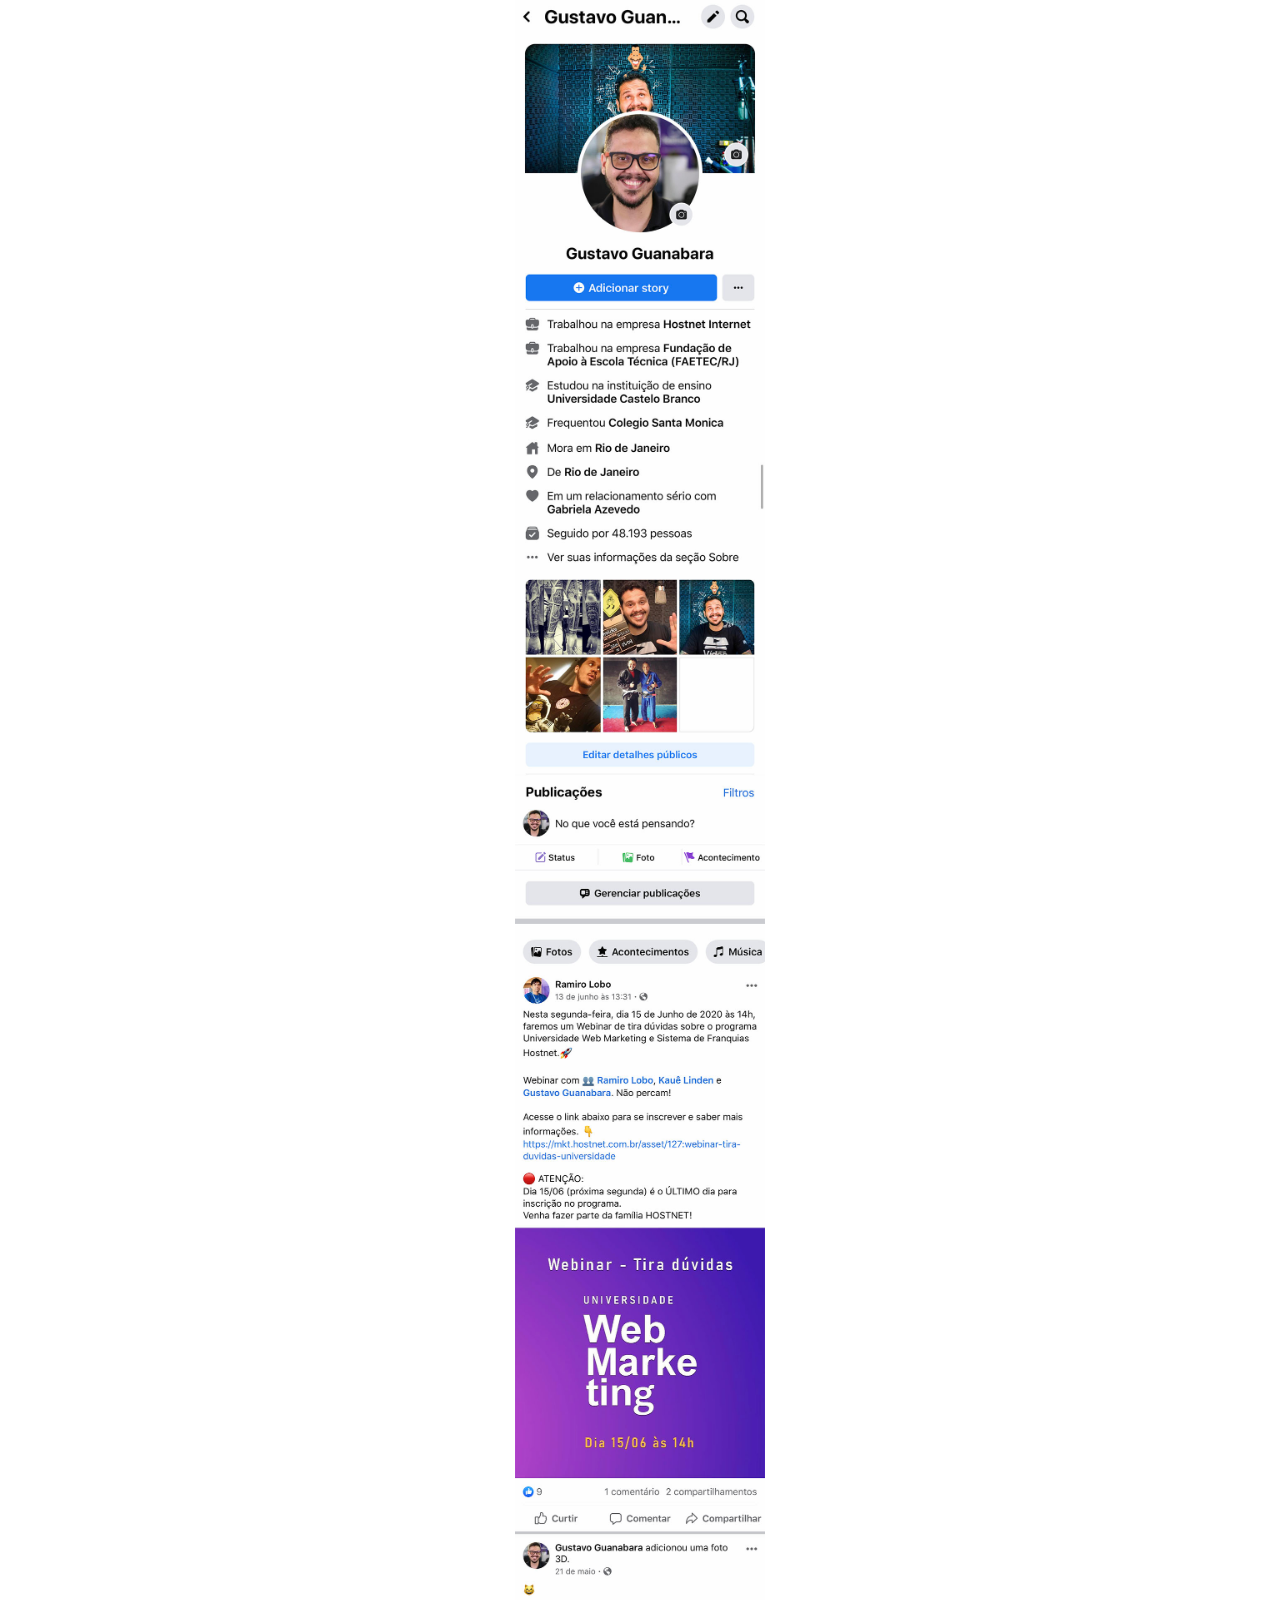
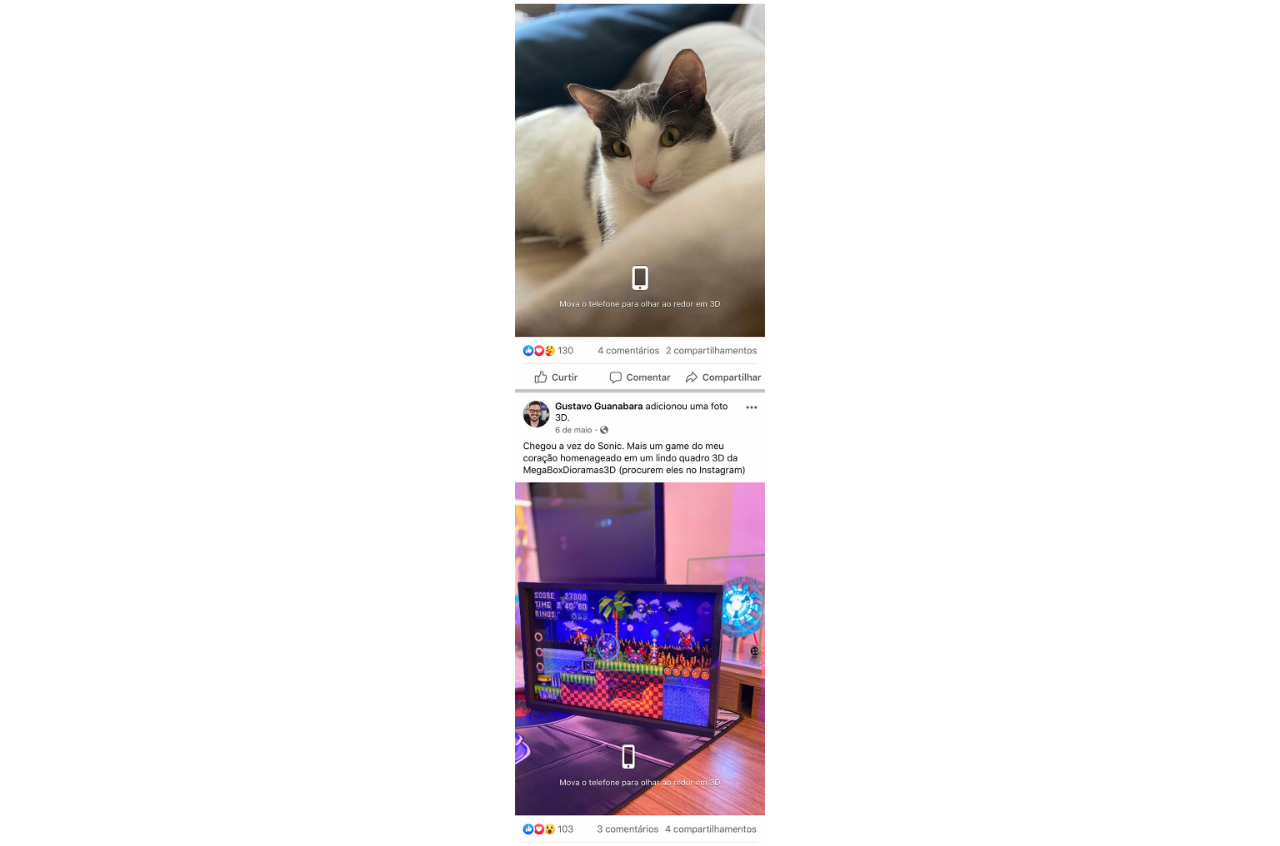
==== facebook.html @ c487e5e9 "criei as telas" ====
<!DOCTYPE html>
<html lang="pt-br">
<head>
    <meta charset="UTF-8">
    <meta name="viewport" content="width=device-width, initial-scale=1.0">
    <title>Document</title>
    <style>
        body{
            width: 600px;
            height: 2430px;
            background-image: url(imagens/tela-facebook.jpg);
            background-repeat: no-repeat;
            background-size: contain;
            background-position: top center;
            overflow-y: auto;
            overflow-x: hidden;
        }
    </style>
</head>
<body>
    
</body>
</html>
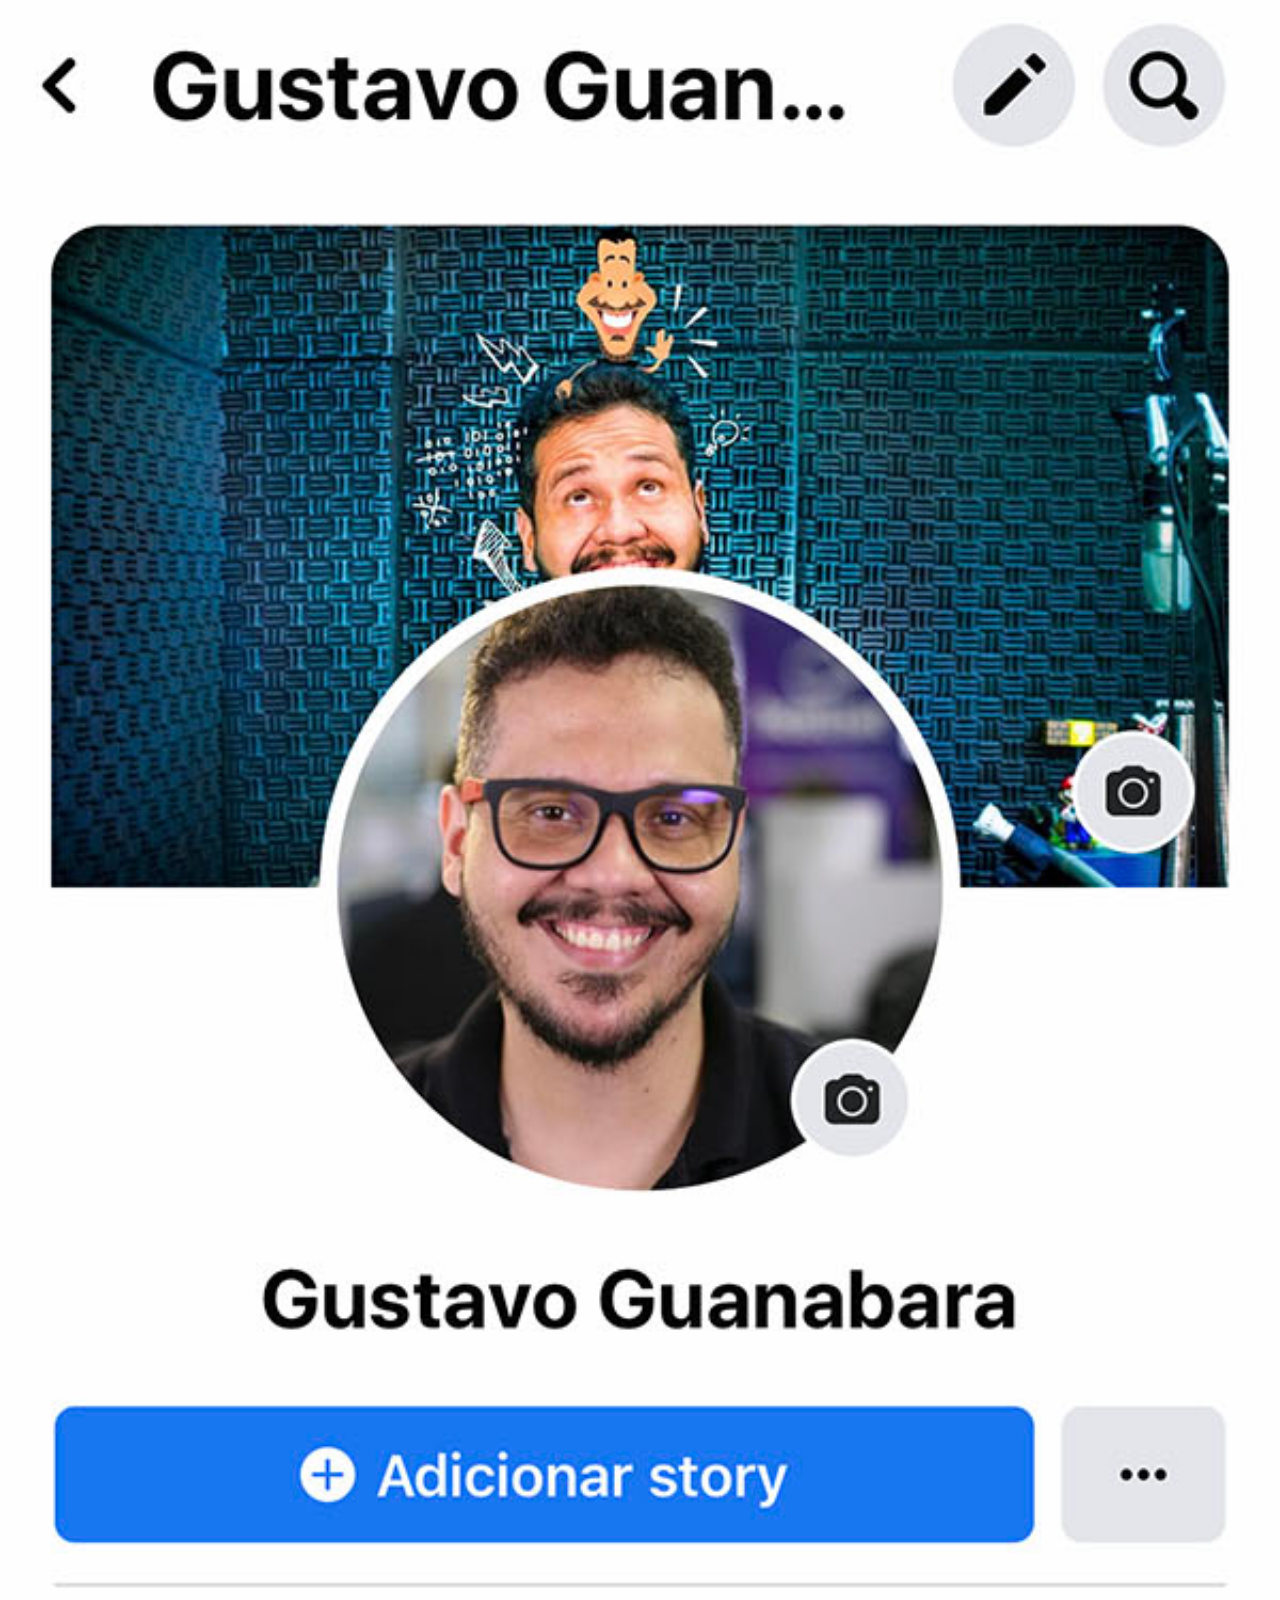
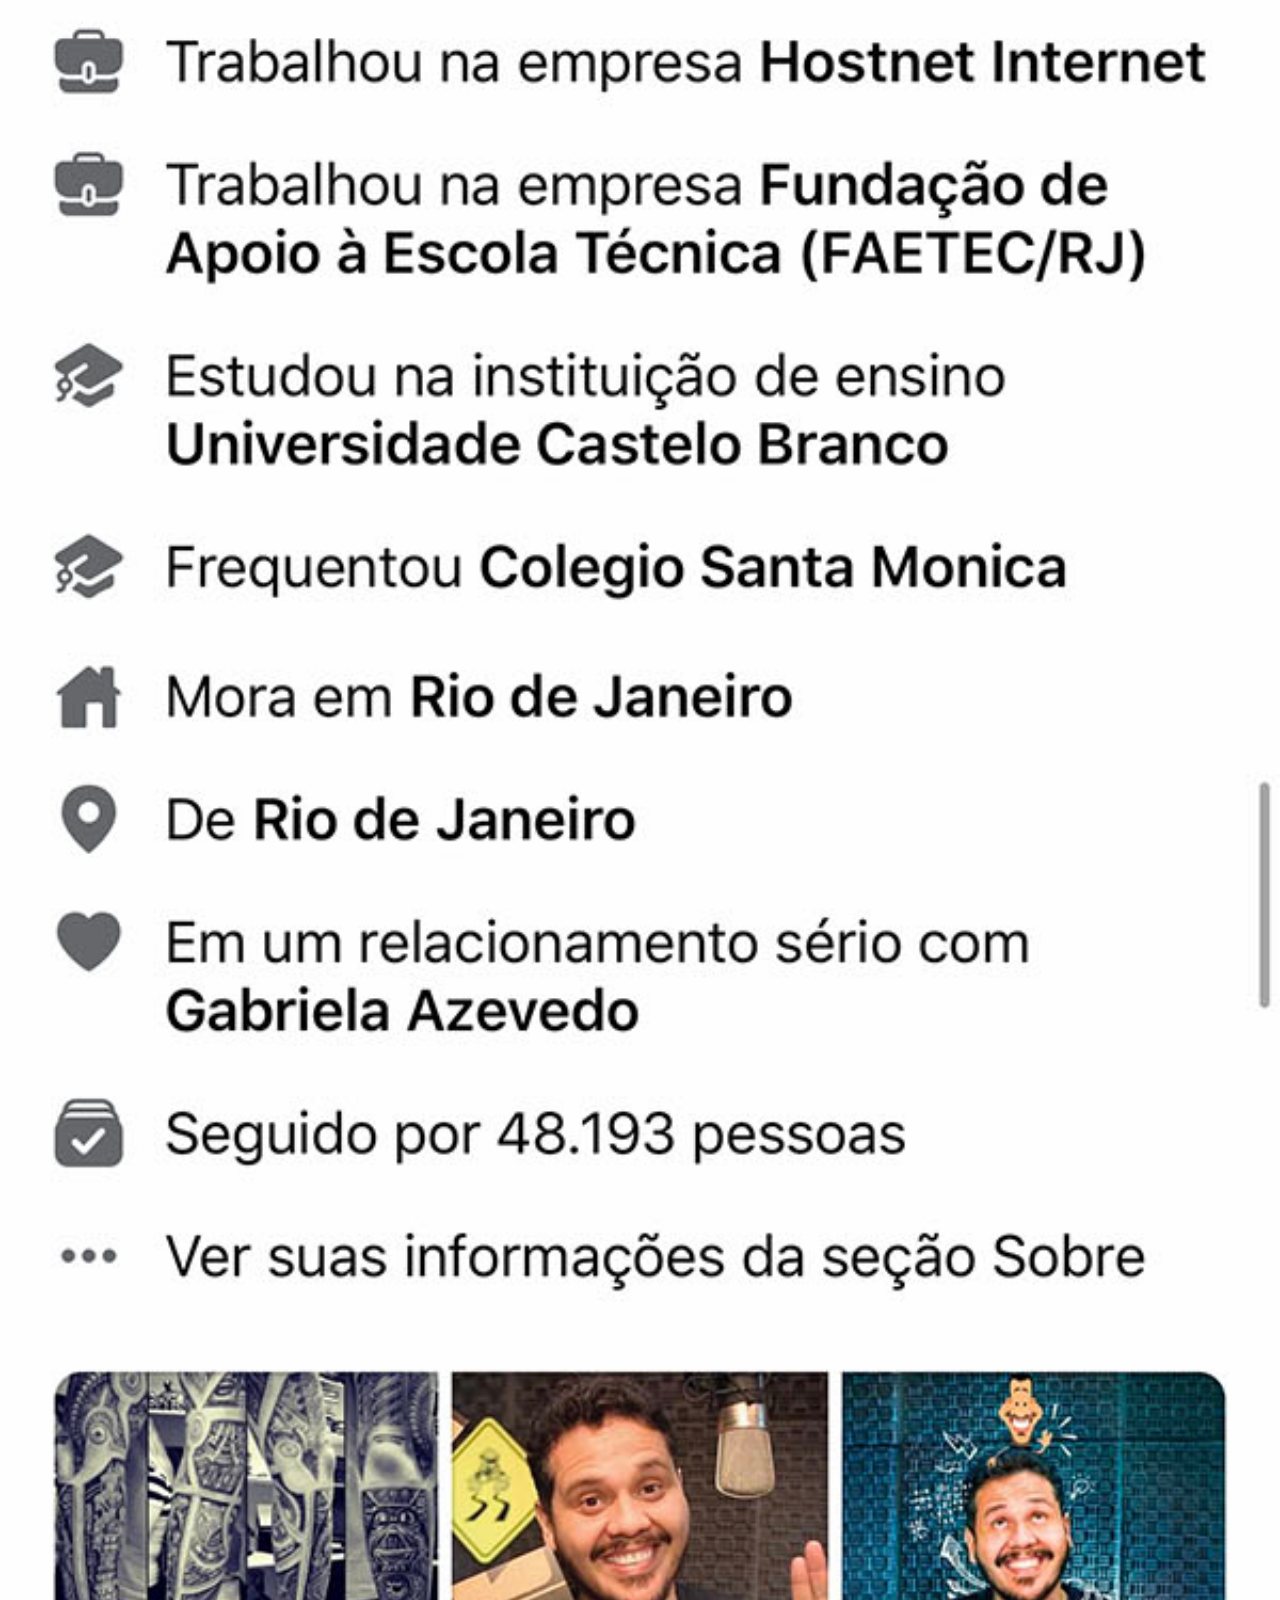
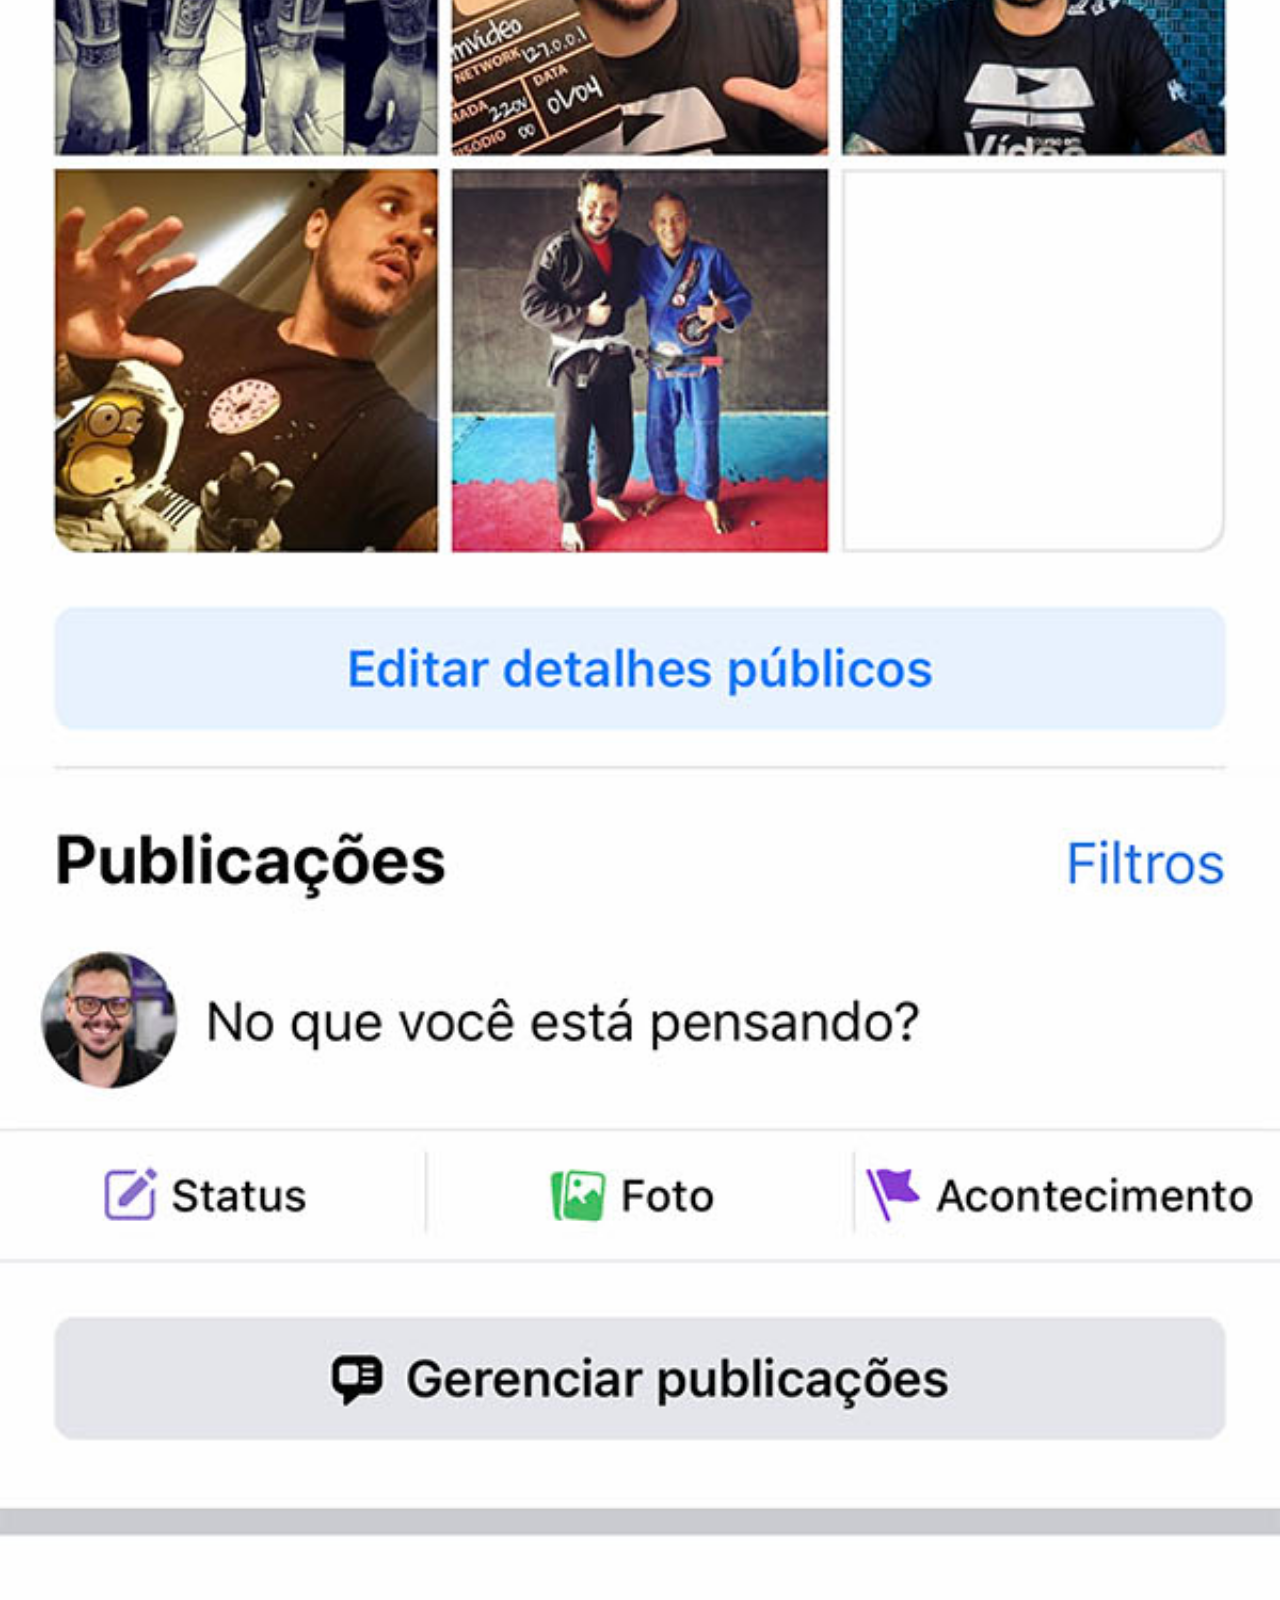
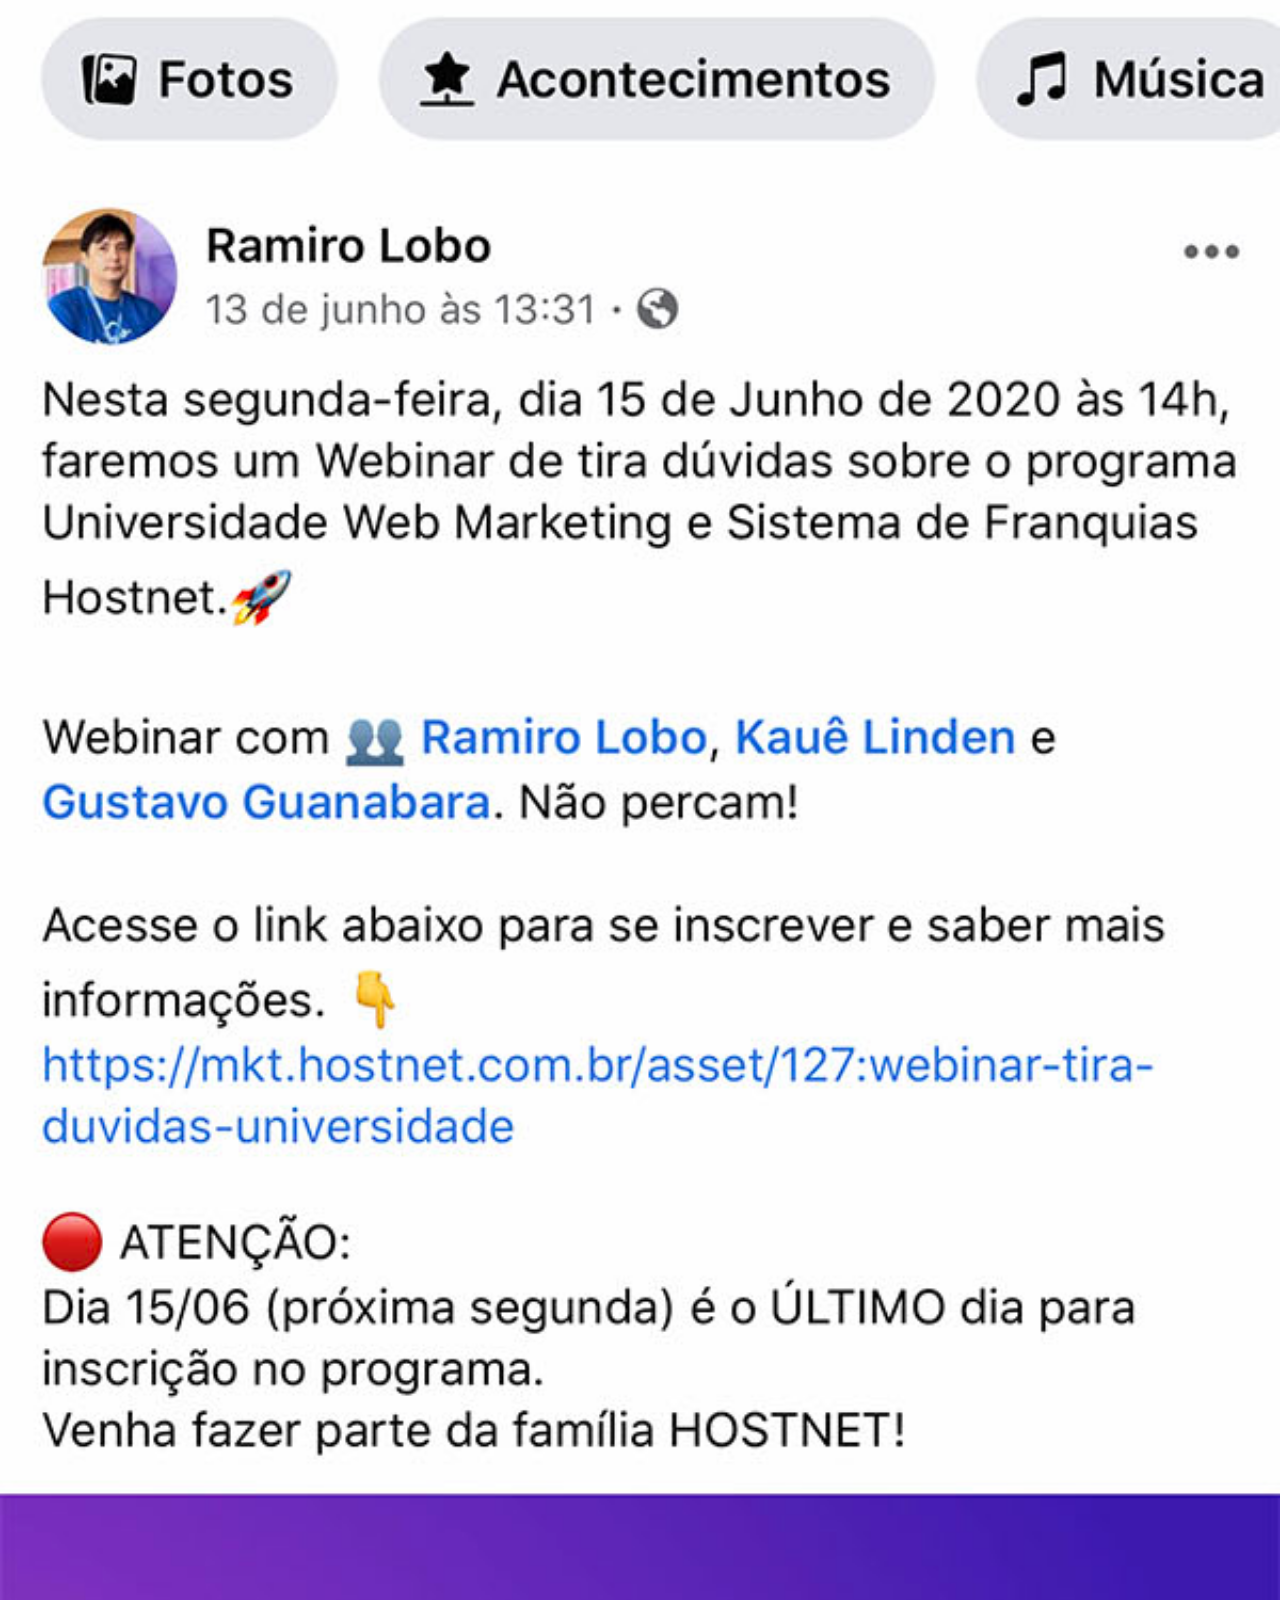
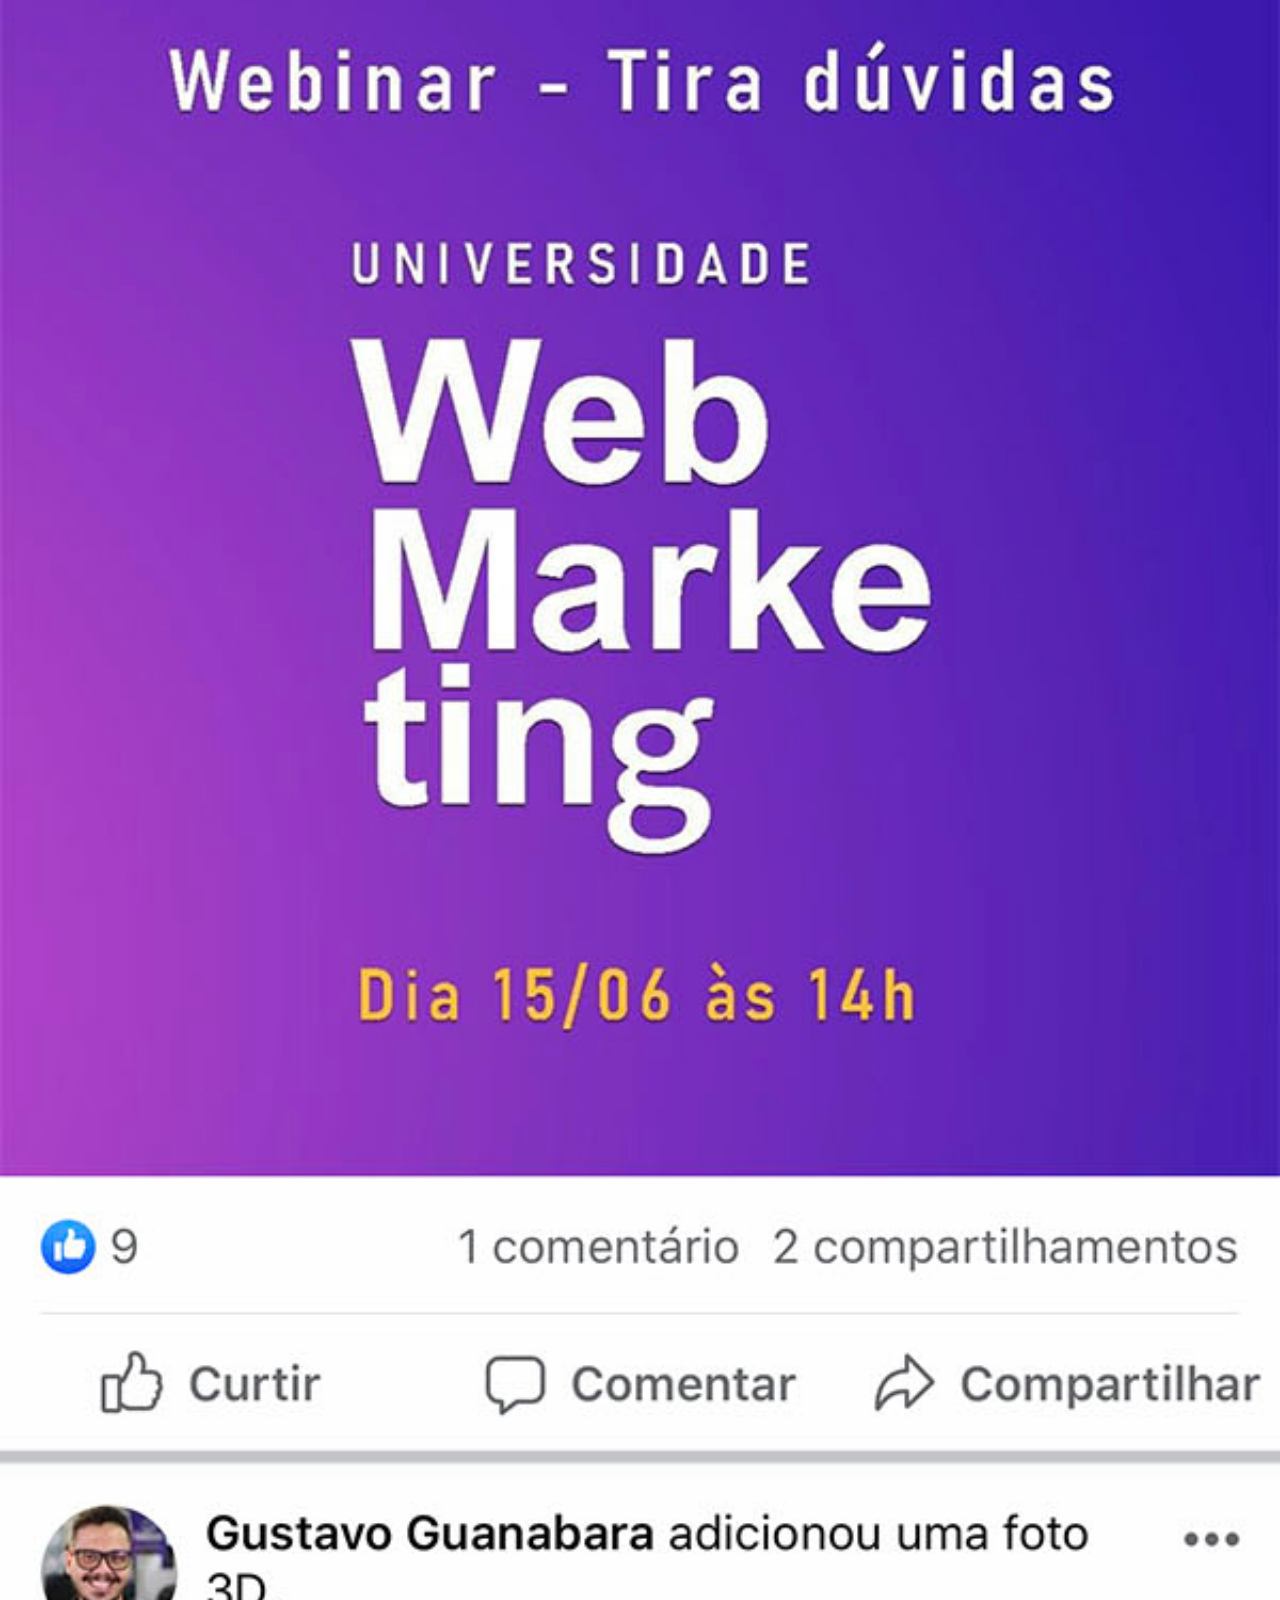
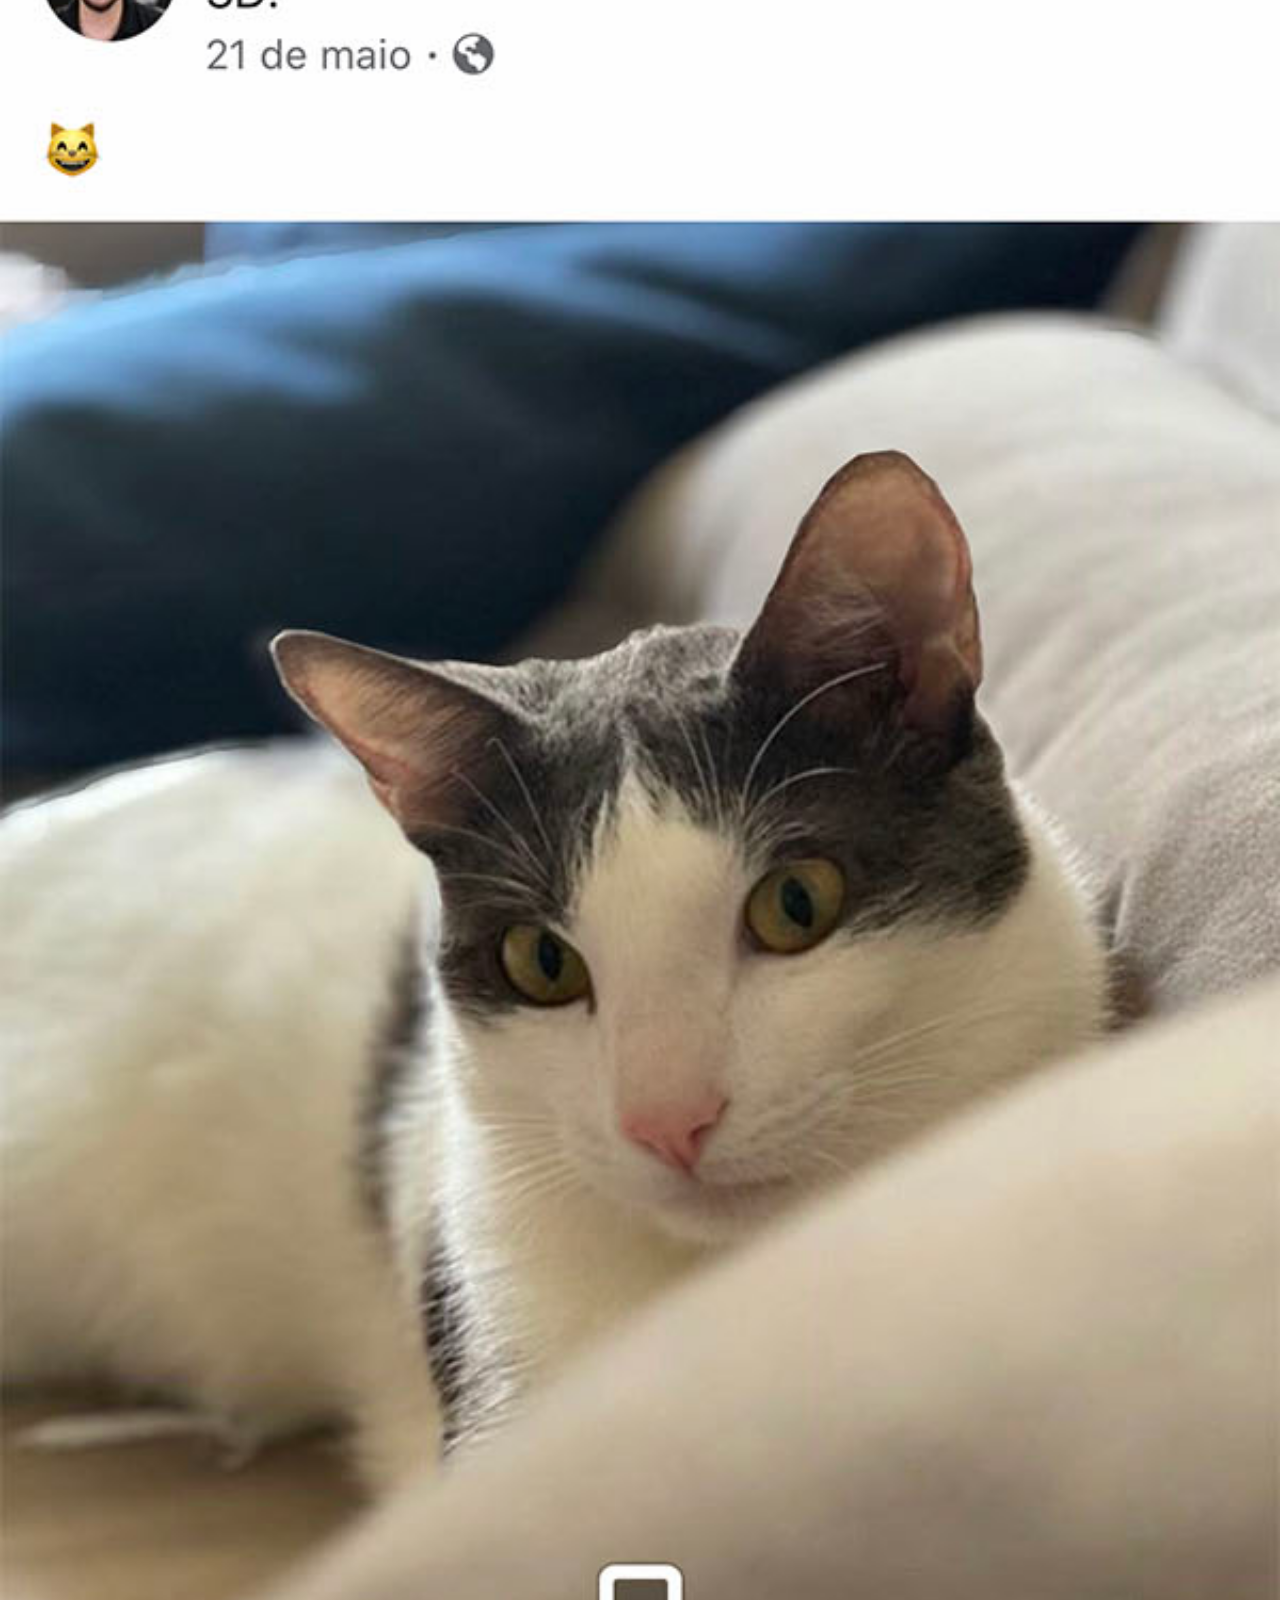
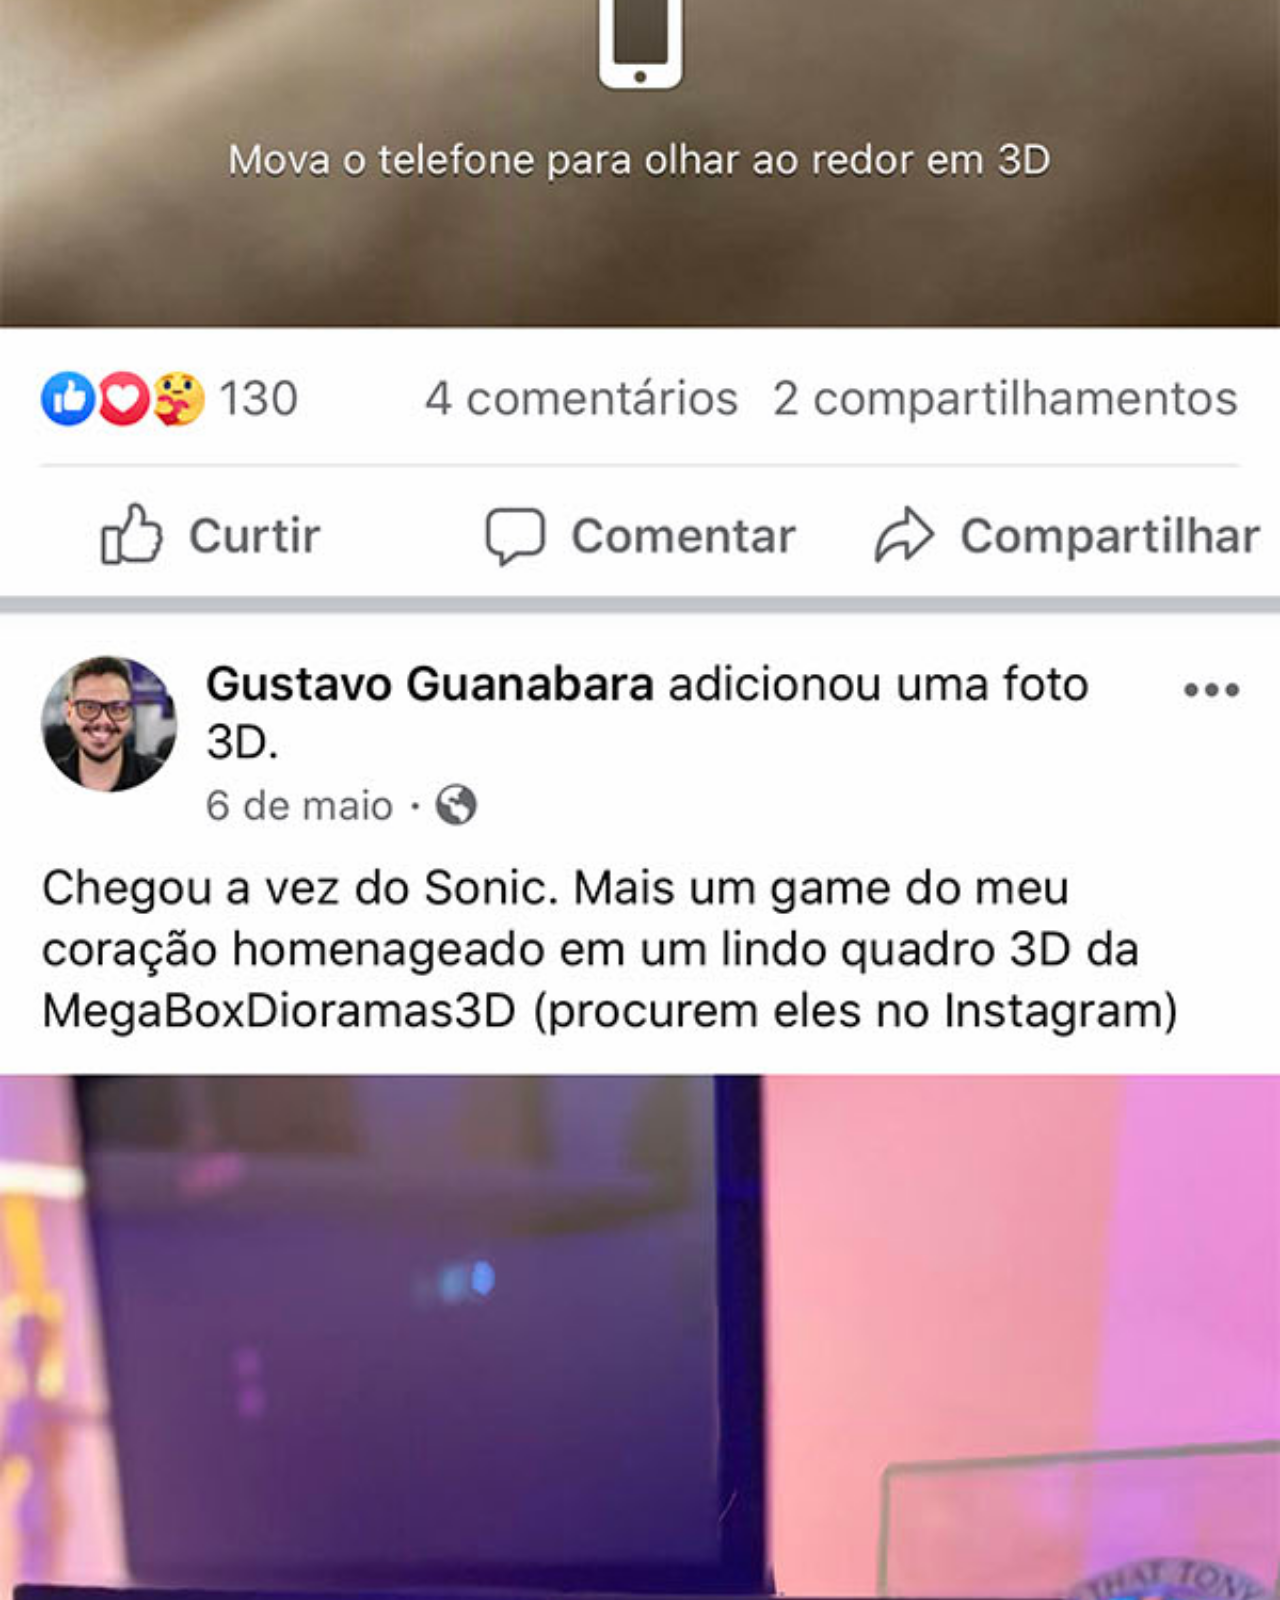
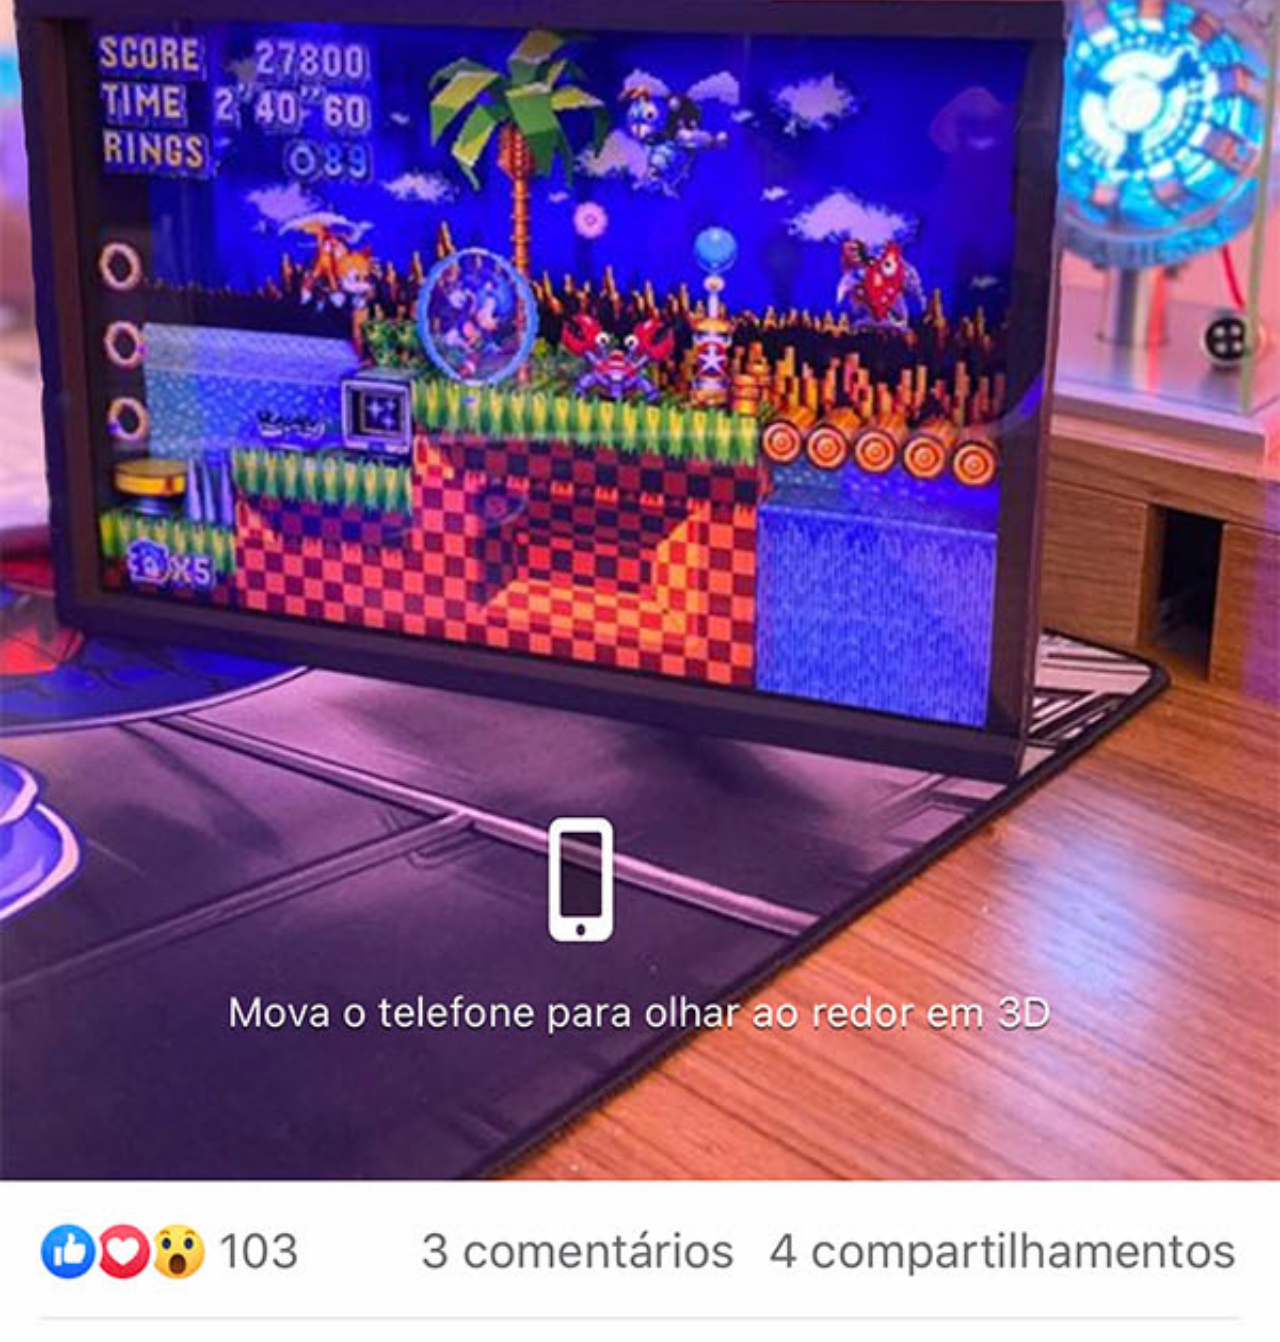
==== commit bb938c58: "testes" ====
--- a/facebook.html
+++ b/facebook.html
@@ -5,19 +5,16 @@
     <meta name="viewport" content="width=device-width, initial-scale=1.0">
     <title>Document</title>
     <style>
-        body{
-            width: 600px;
-            height: 2430px;
-            background-image: url(imagens/tela-facebook.jpg);
-            background-repeat: no-repeat;
-            background-size: contain;
-            background-position: top center;
-            overflow-y: auto;
-            overflow-x: hidden;
+        *{
+            margin: 0px;
+            border: 0px;
+        }
+        img{
+            width: 100vw;
         }
     </style>
 </head>
 <body>
-    
+    <img src="imagens/tela-facebook.jpg" alt="tela-facebook">
 </body>
 </html>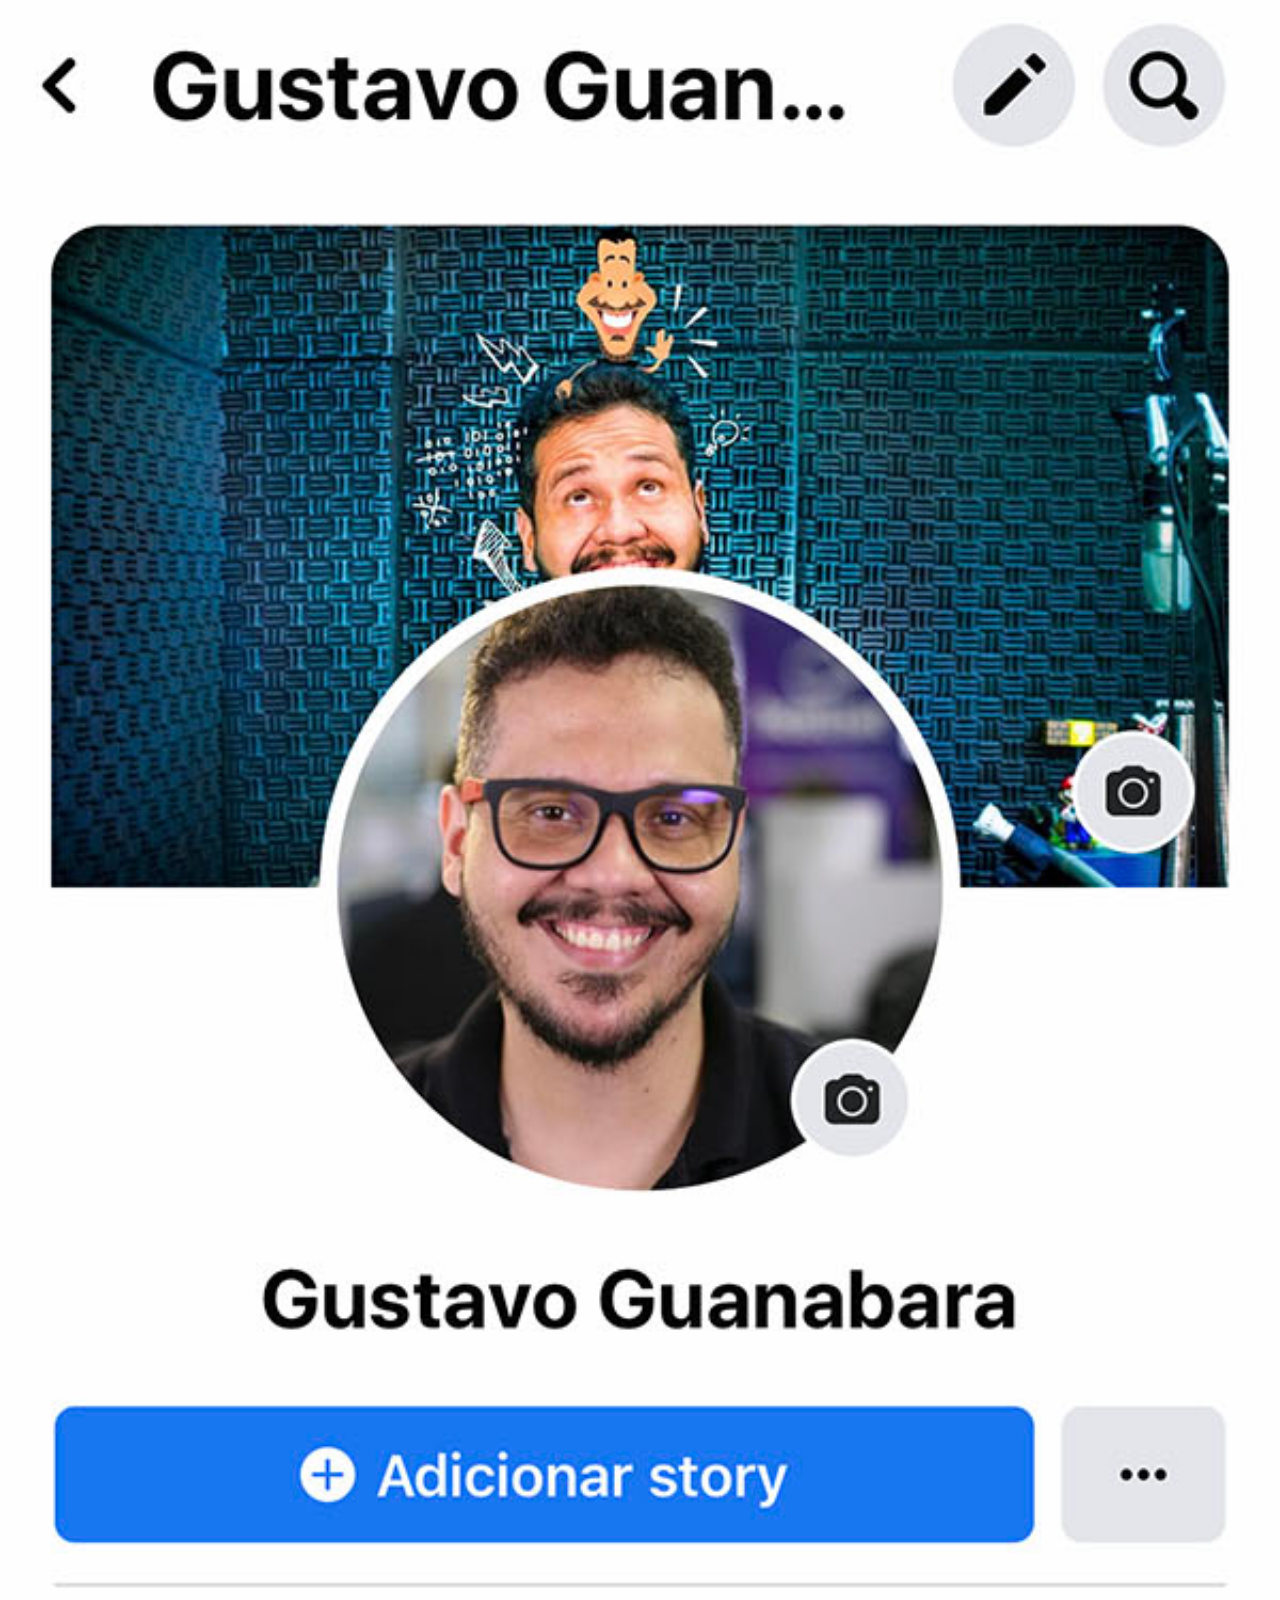
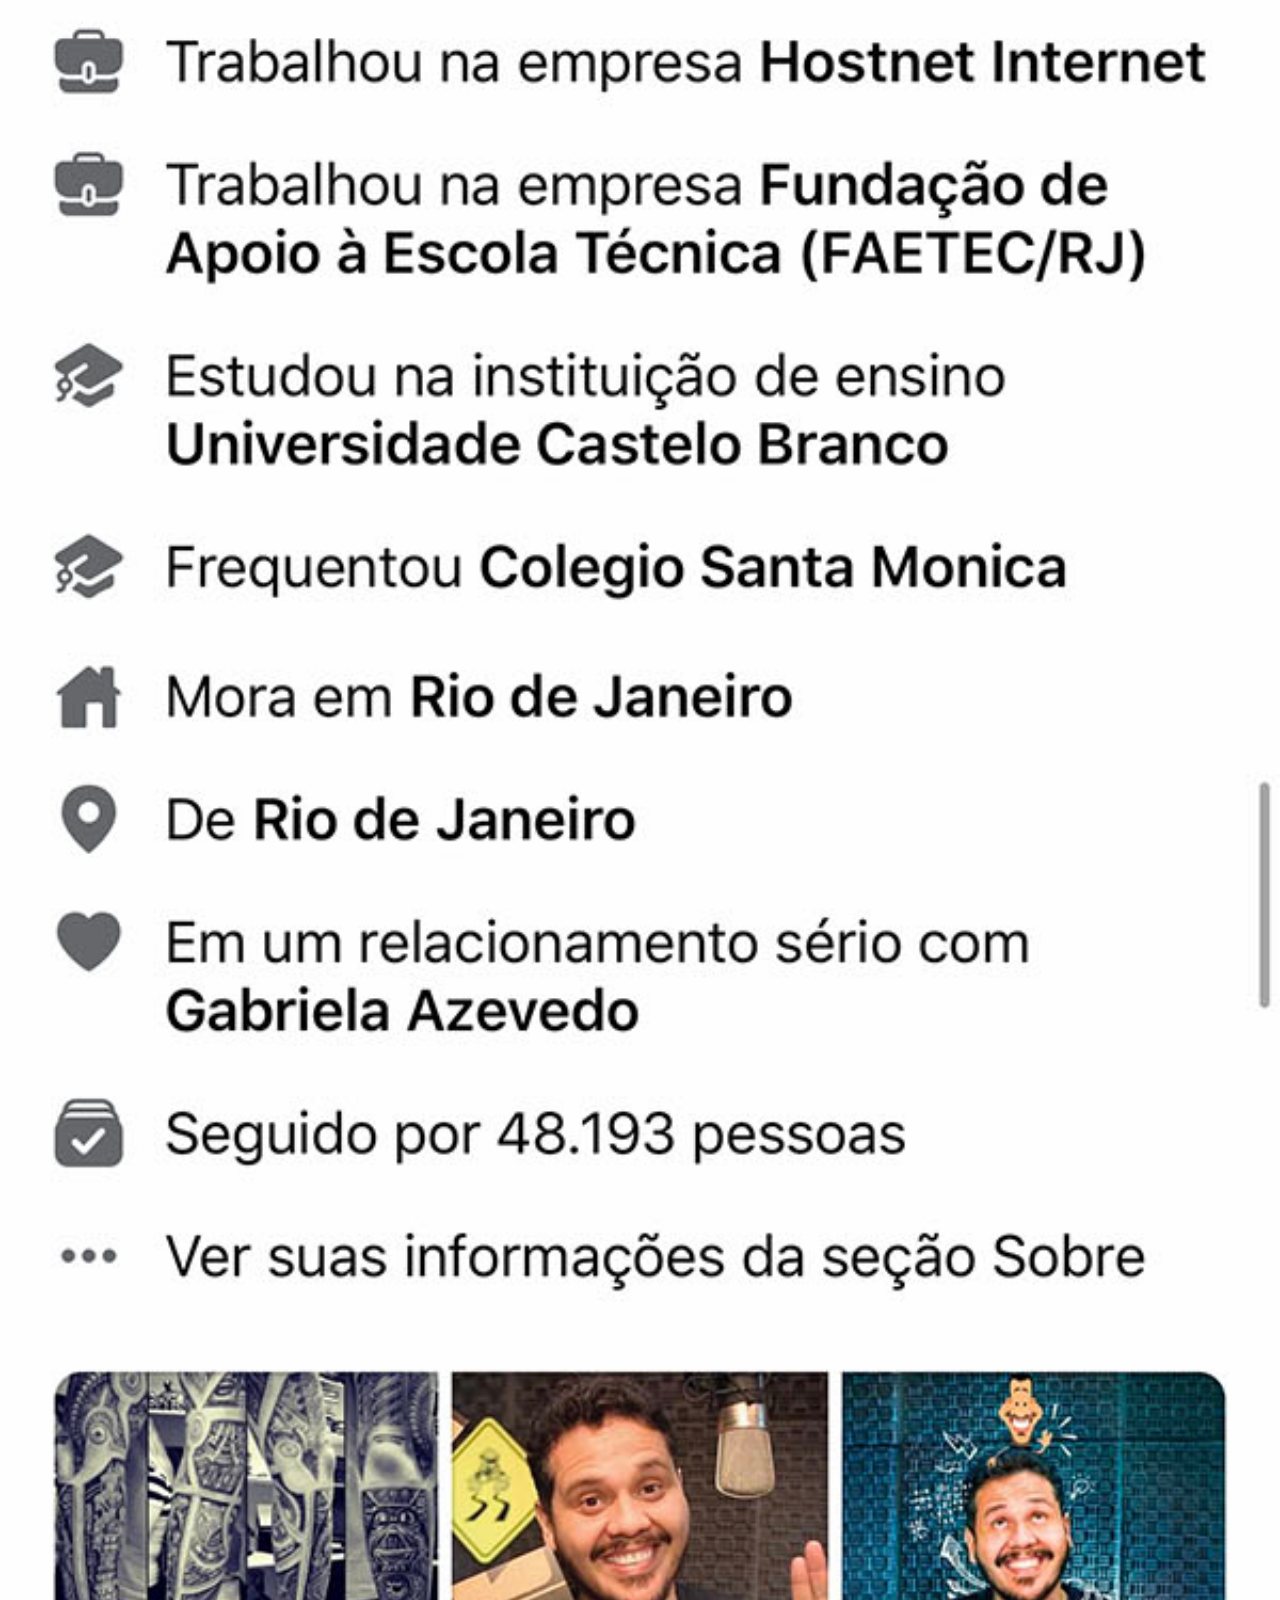
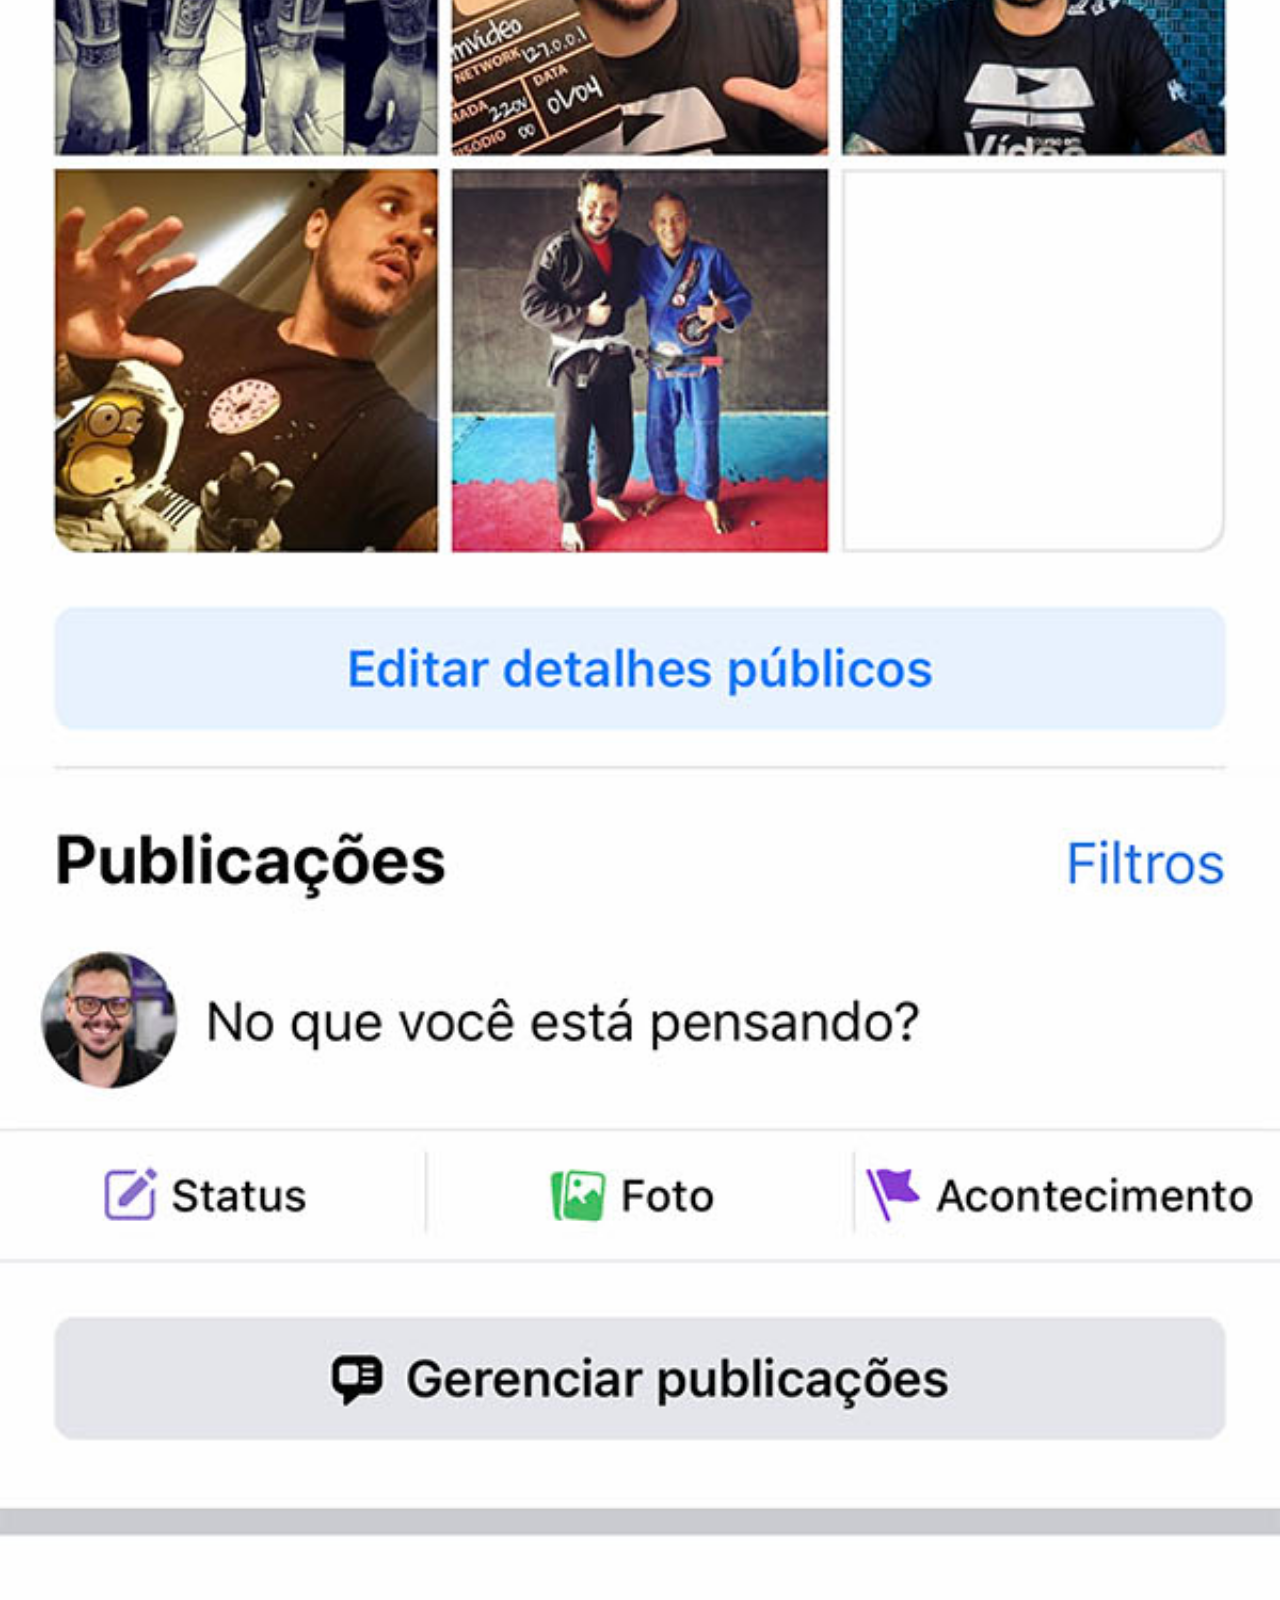
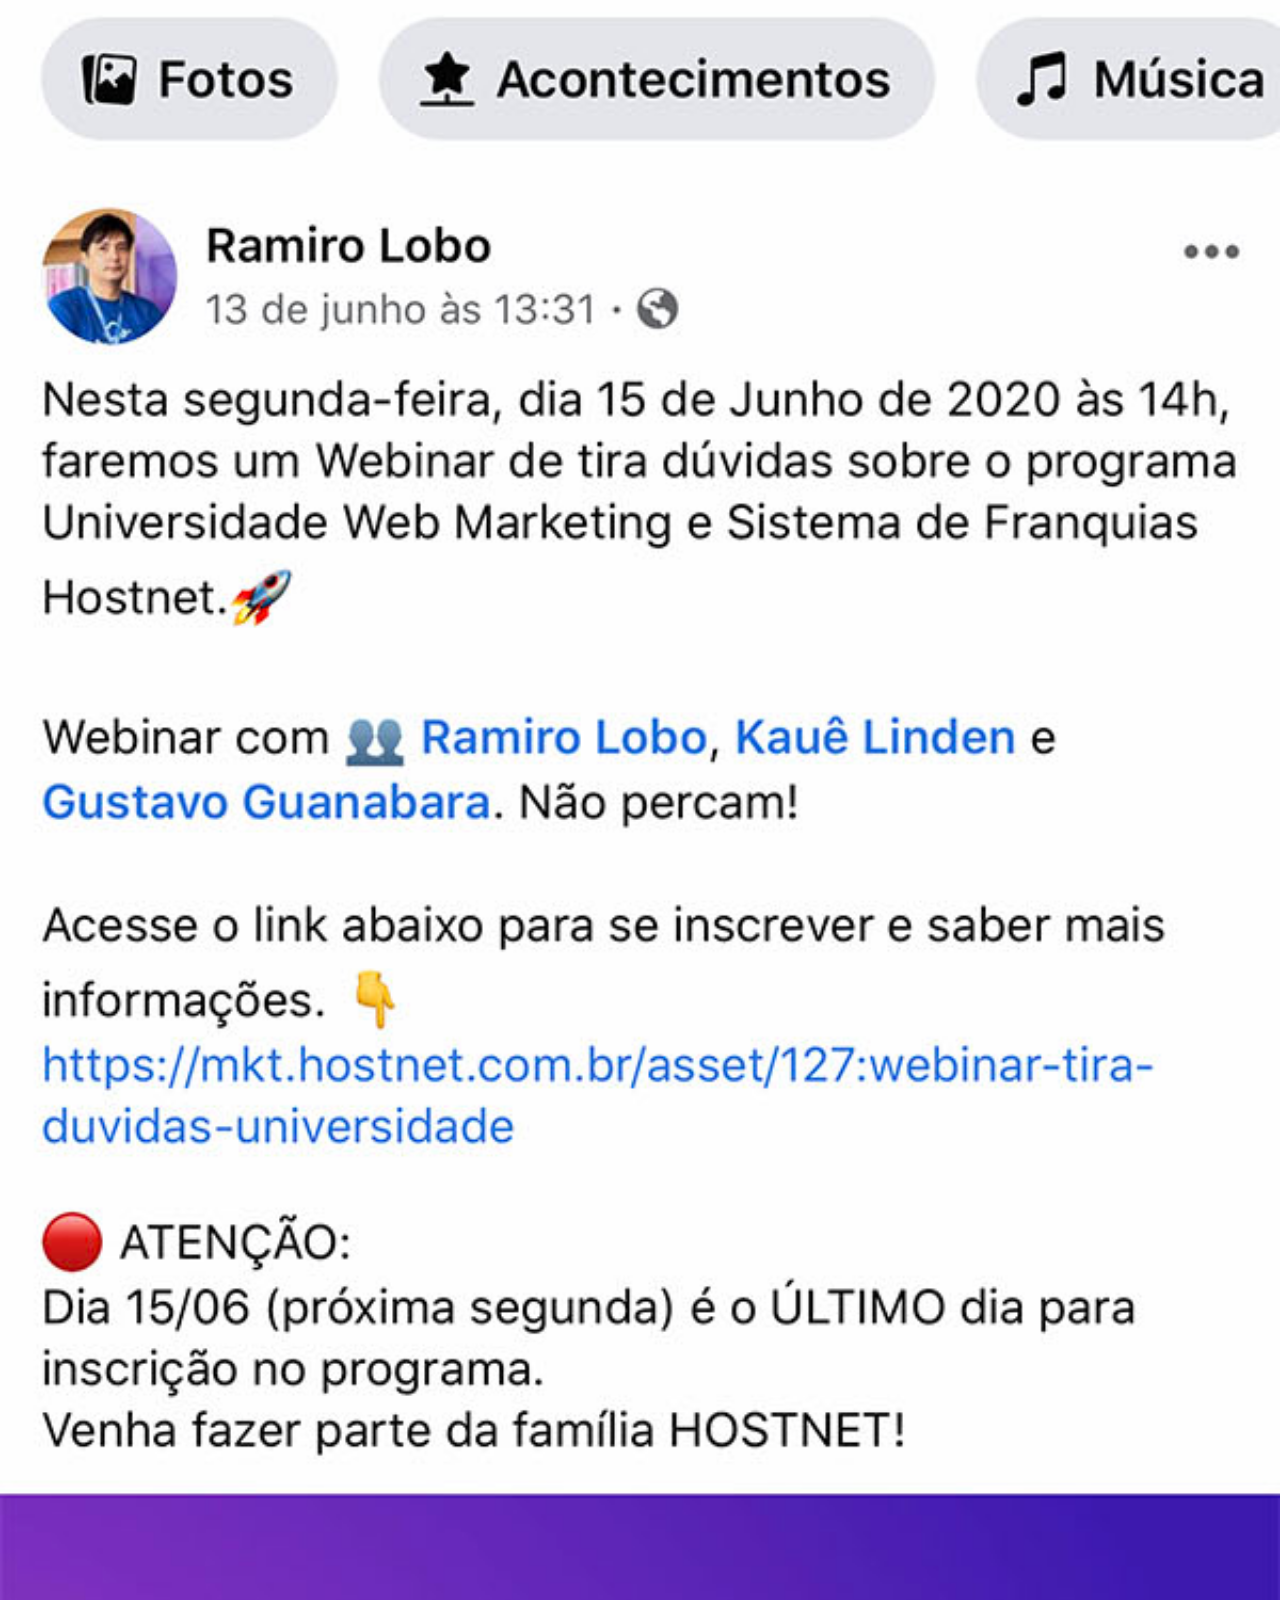
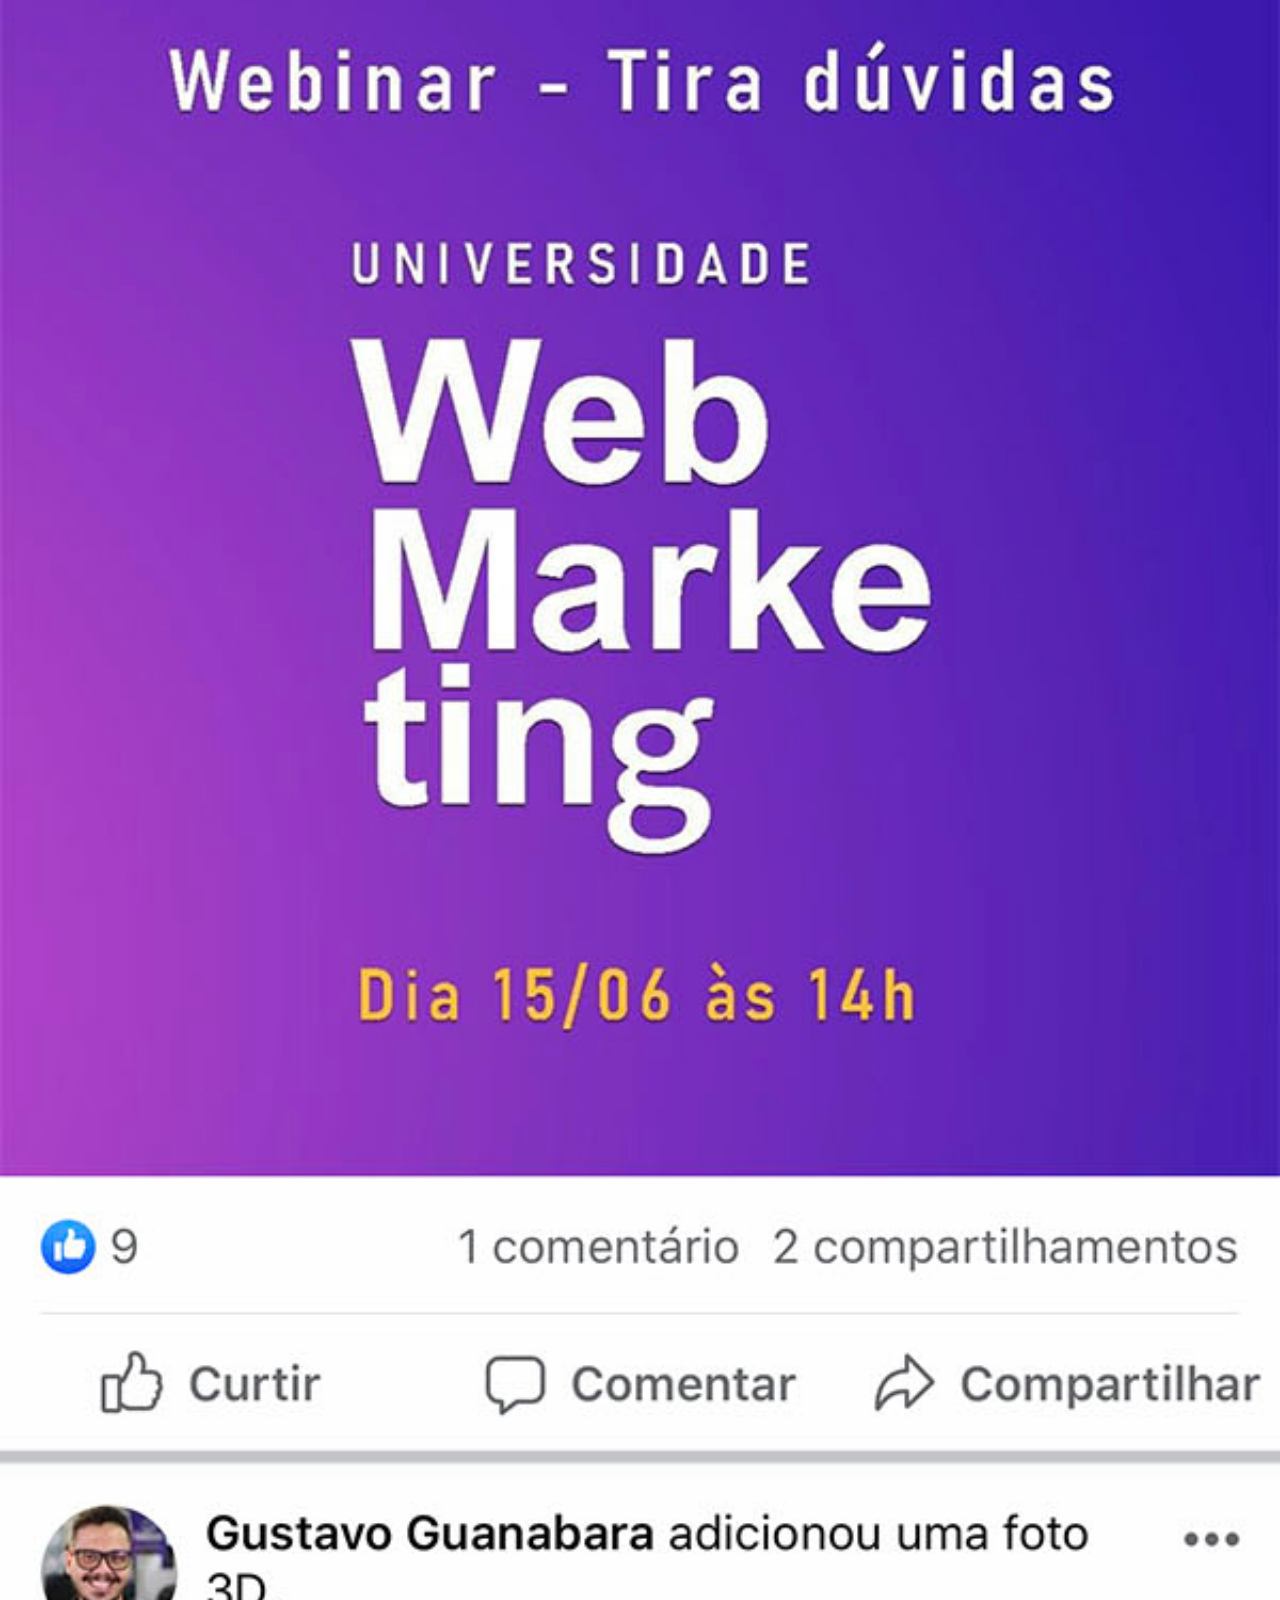
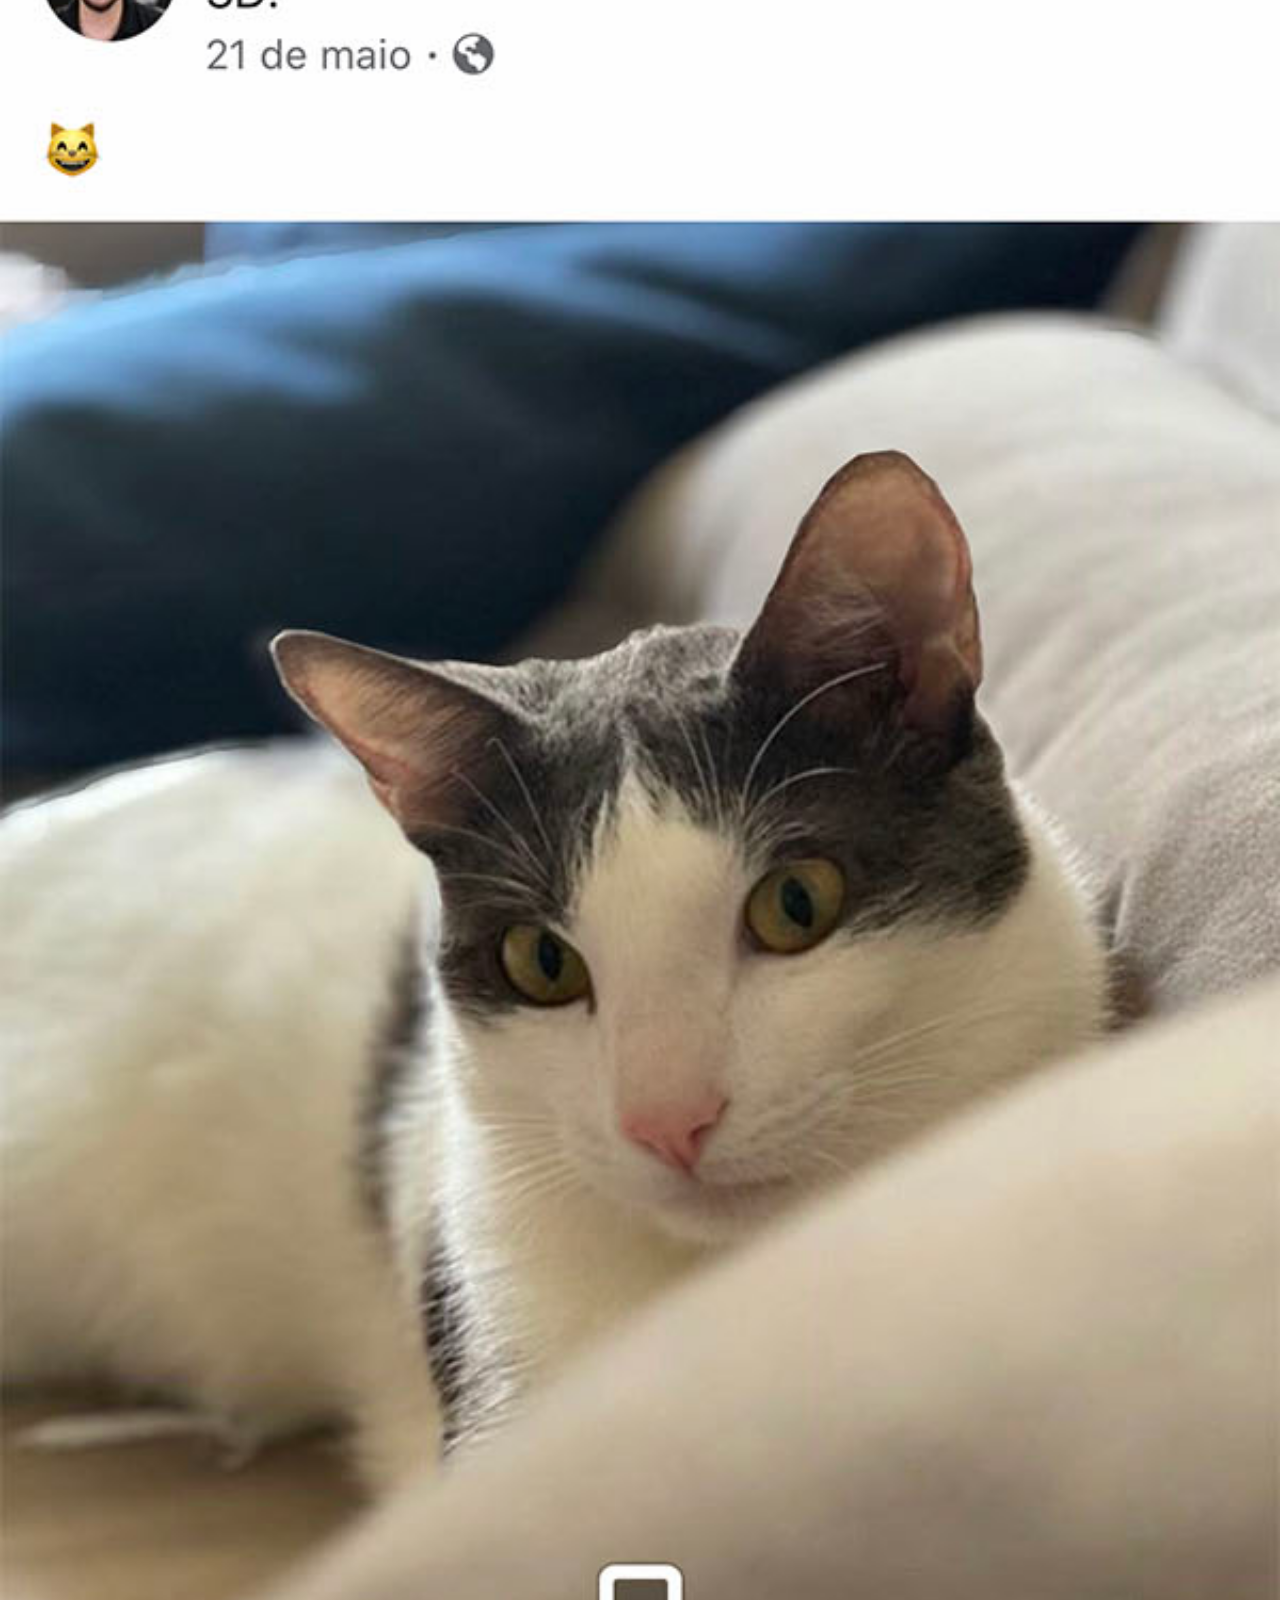
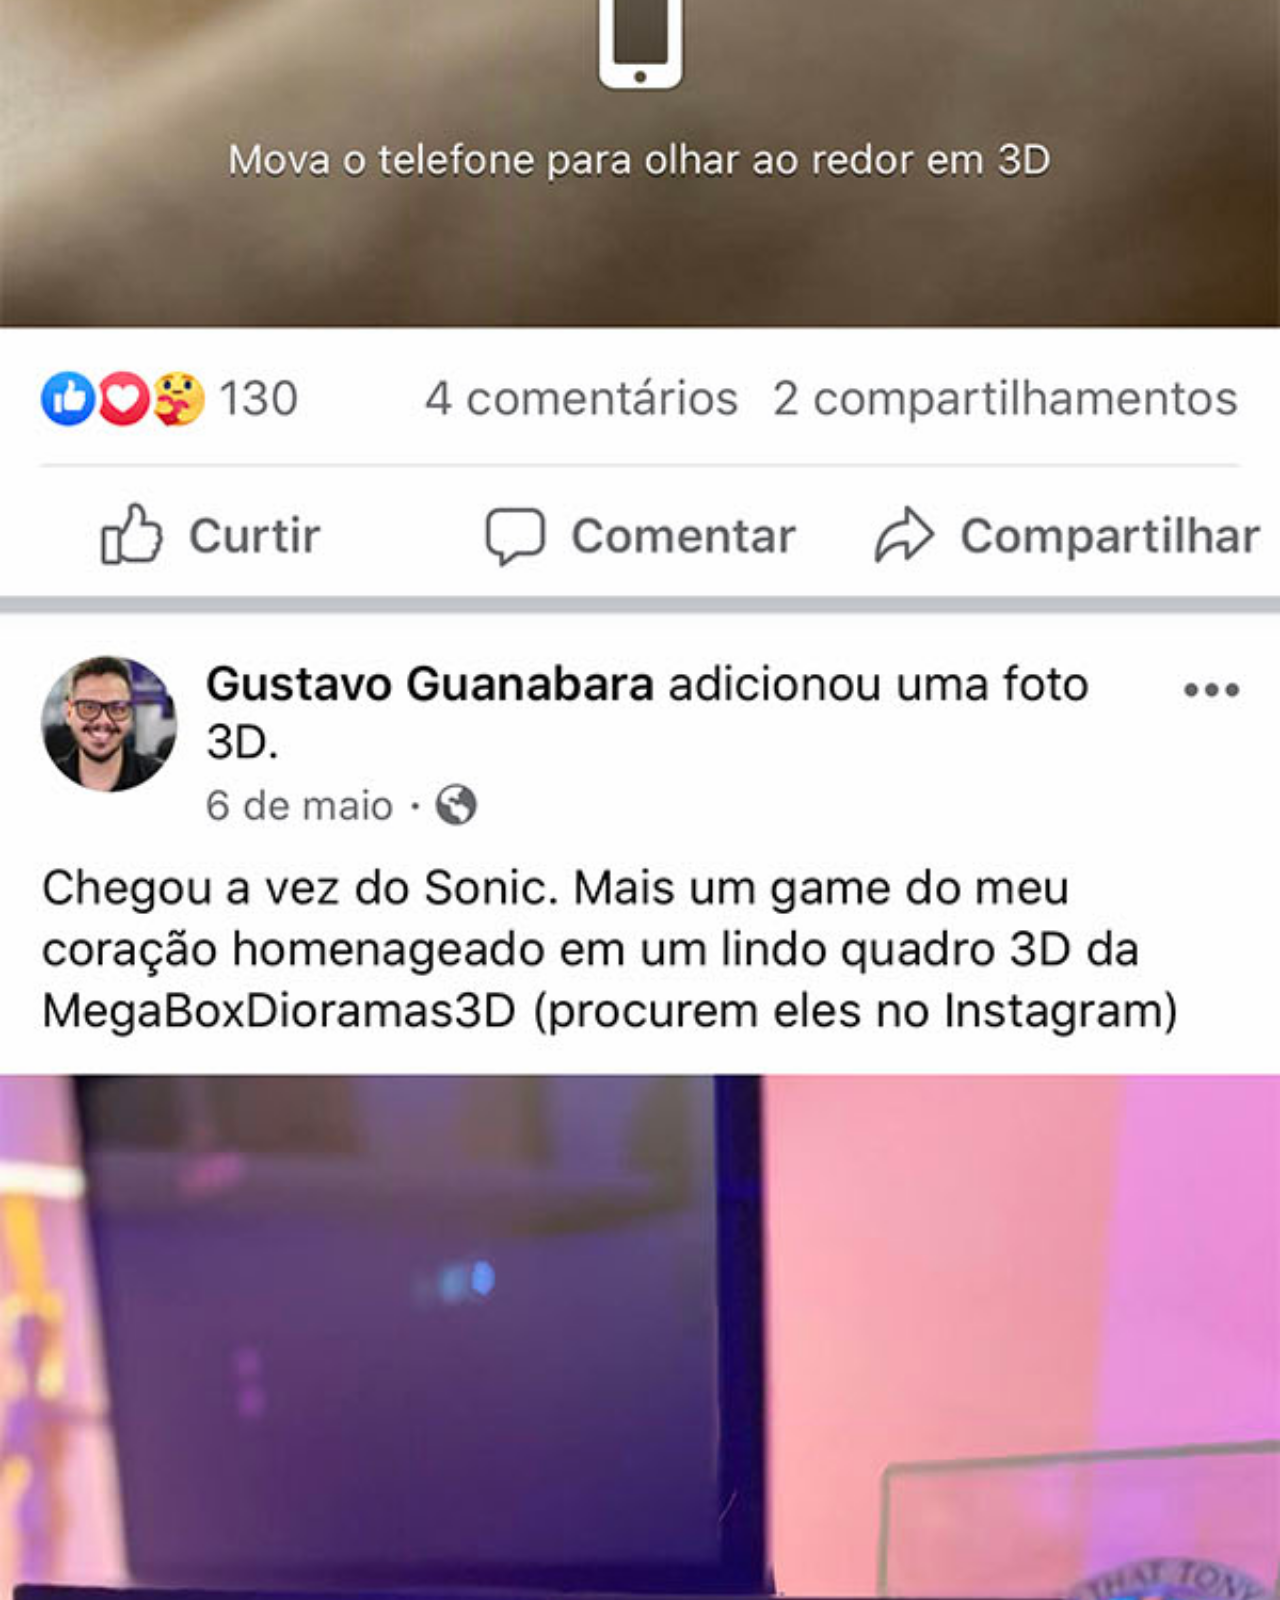
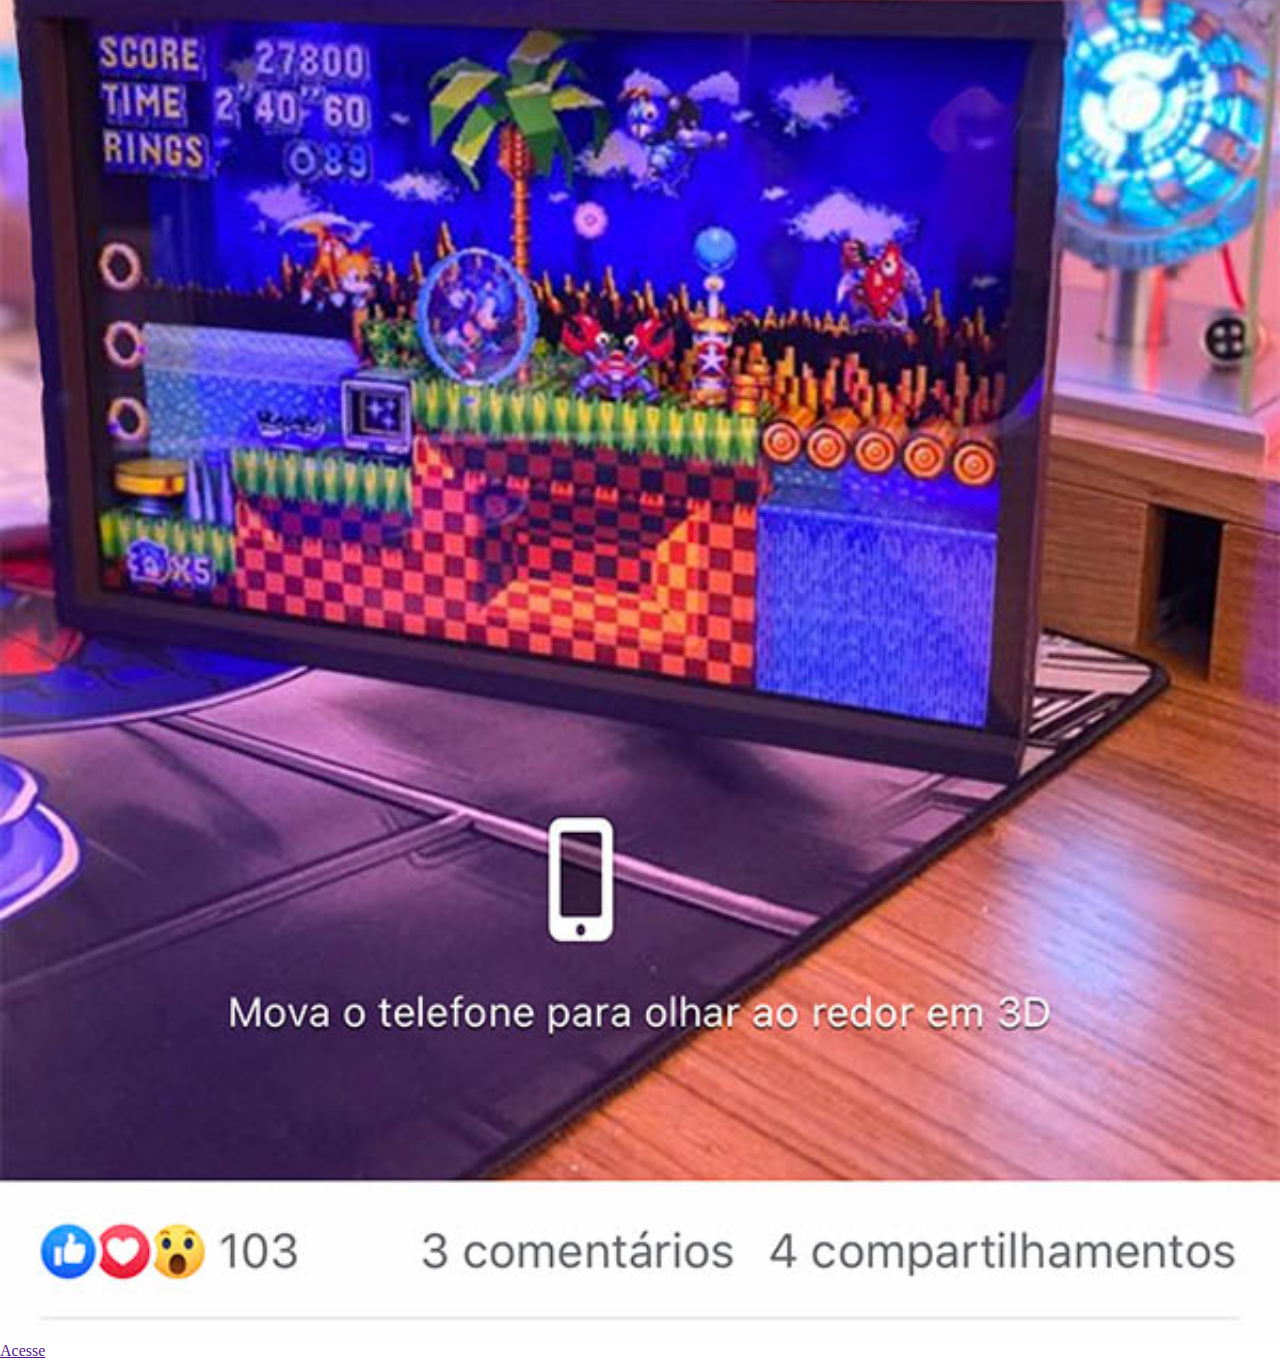
==== commit 9b5b1120: "testes" ====
--- a/facebook.html
+++ b/facebook.html
@@ -3,18 +3,11 @@
 <head>
     <meta charset="UTF-8">
     <meta name="viewport" content="width=device-width, initial-scale=1.0">
+    <link rel="stylesheet" href="social.css">
     <title>Document</title>
-    <style>
-        *{
-            margin: 0px;
-            border: 0px;
-        }
-        img{
-            width: 100vw;
-        }
-    </style>
 </head>
 <body>
     <img src="imagens/tela-facebook.jpg" alt="tela-facebook">
+    <a href="">Acesse</a>
 </body>
 </html>--- a/social.css
+++ b/social.css
@@ -0,0 +1,13 @@
+*{
+    margin: 0px;
+    padding: 0px;
+}
+
+::-webkit-scrollbar{
+    width: 0px;
+    height: 0px;
+}
+
+img{
+    width: 100vw;
+}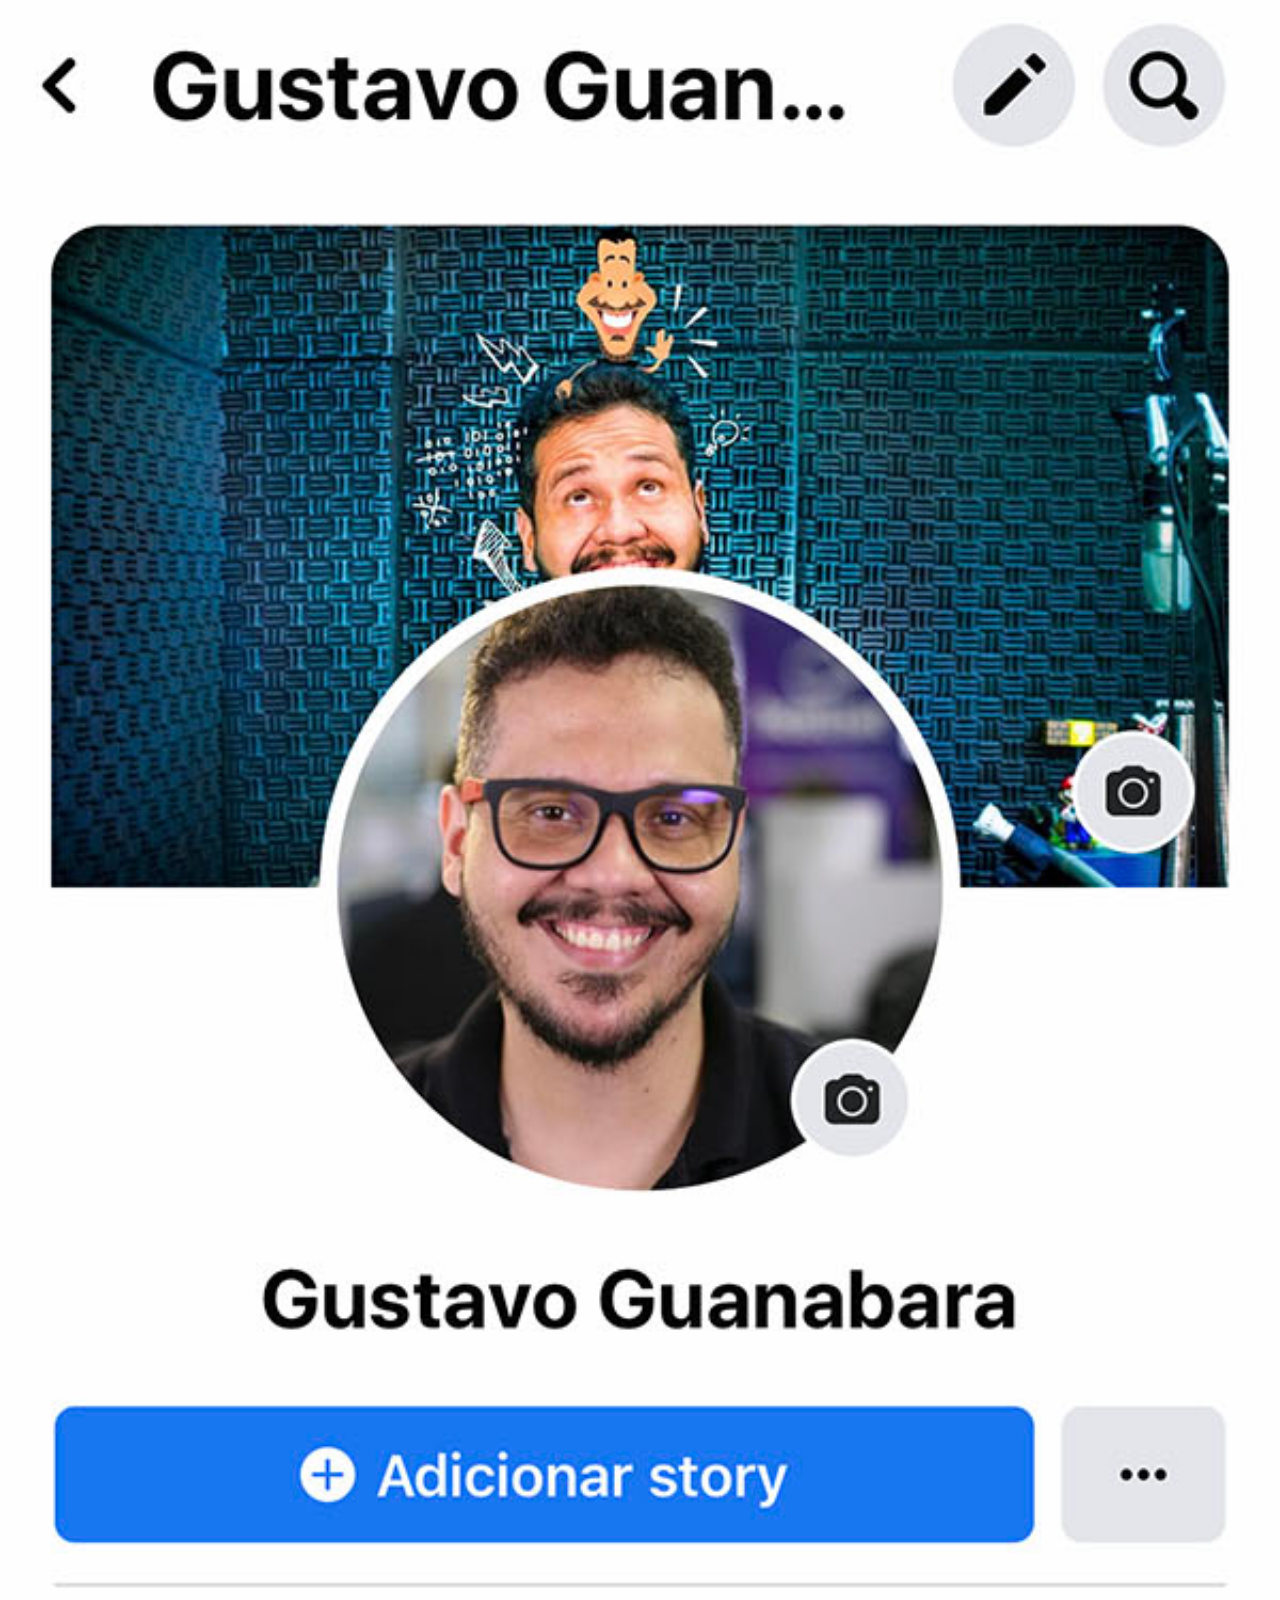
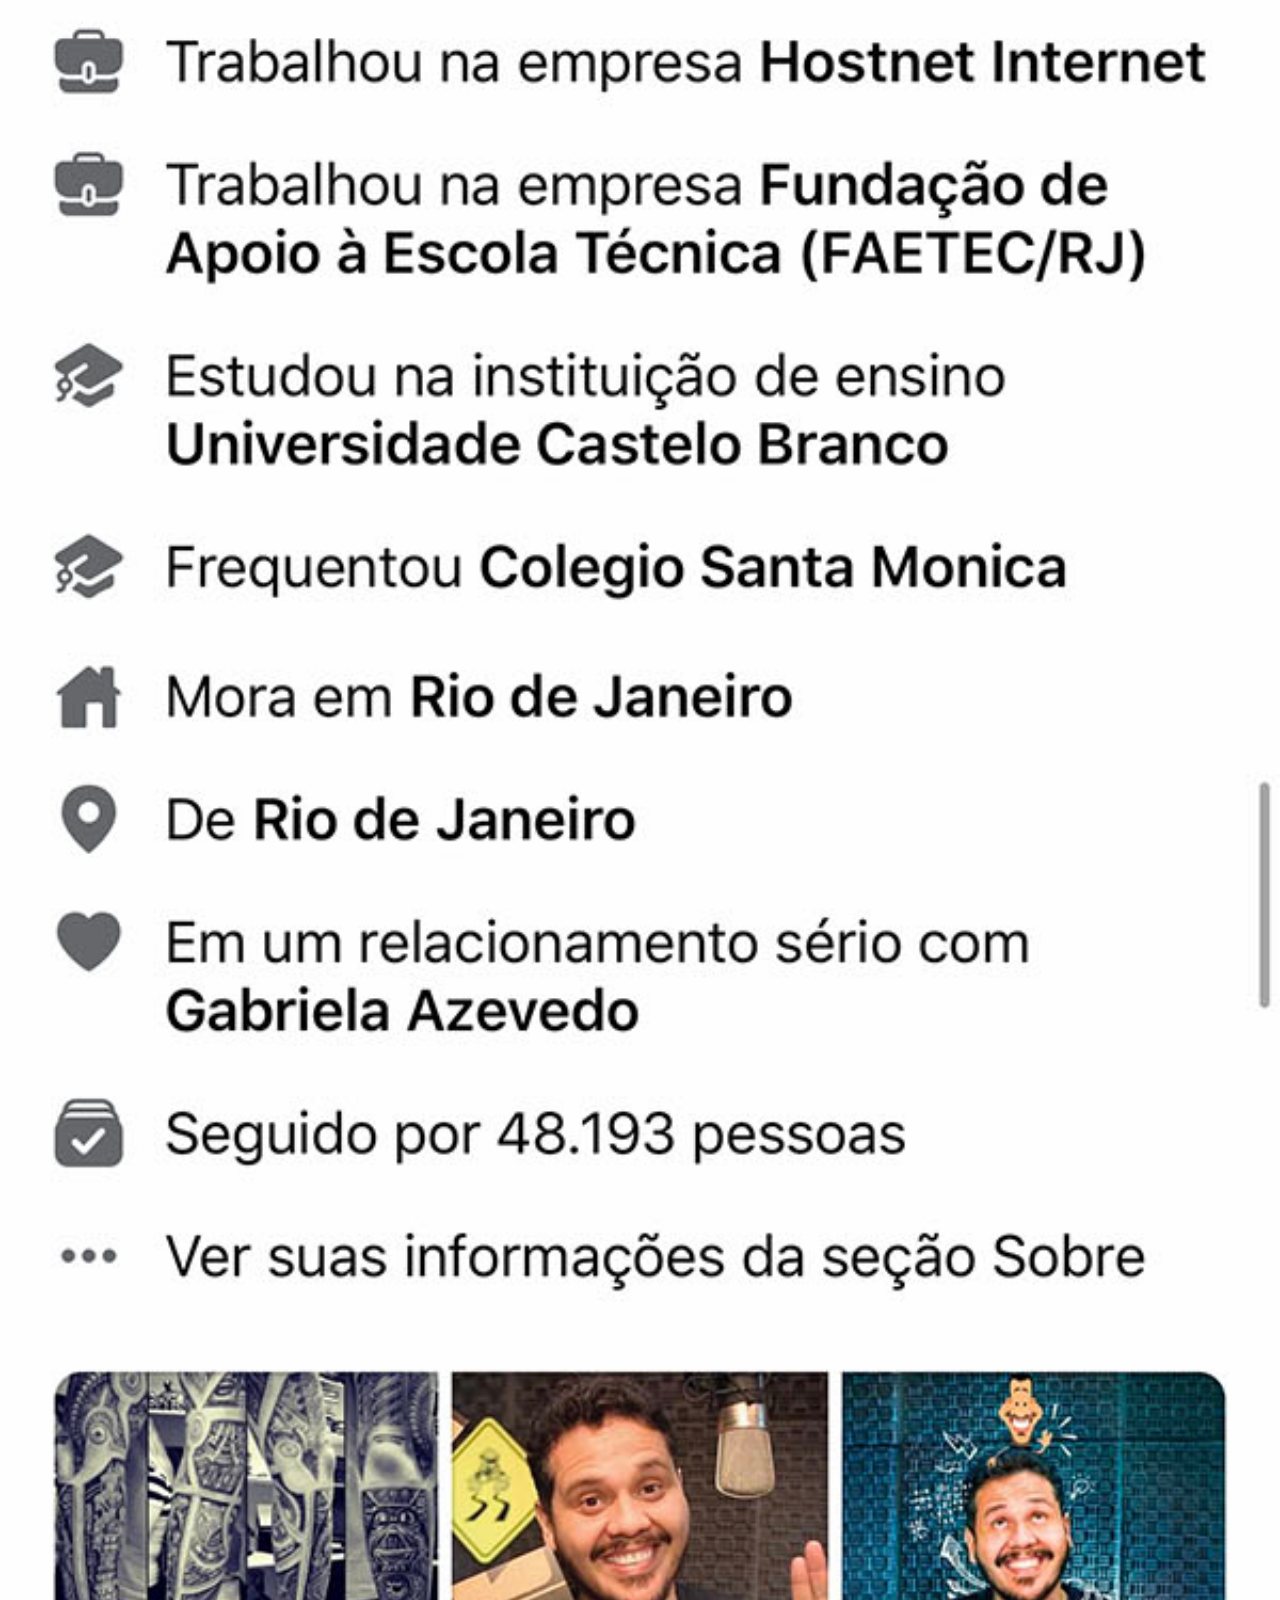
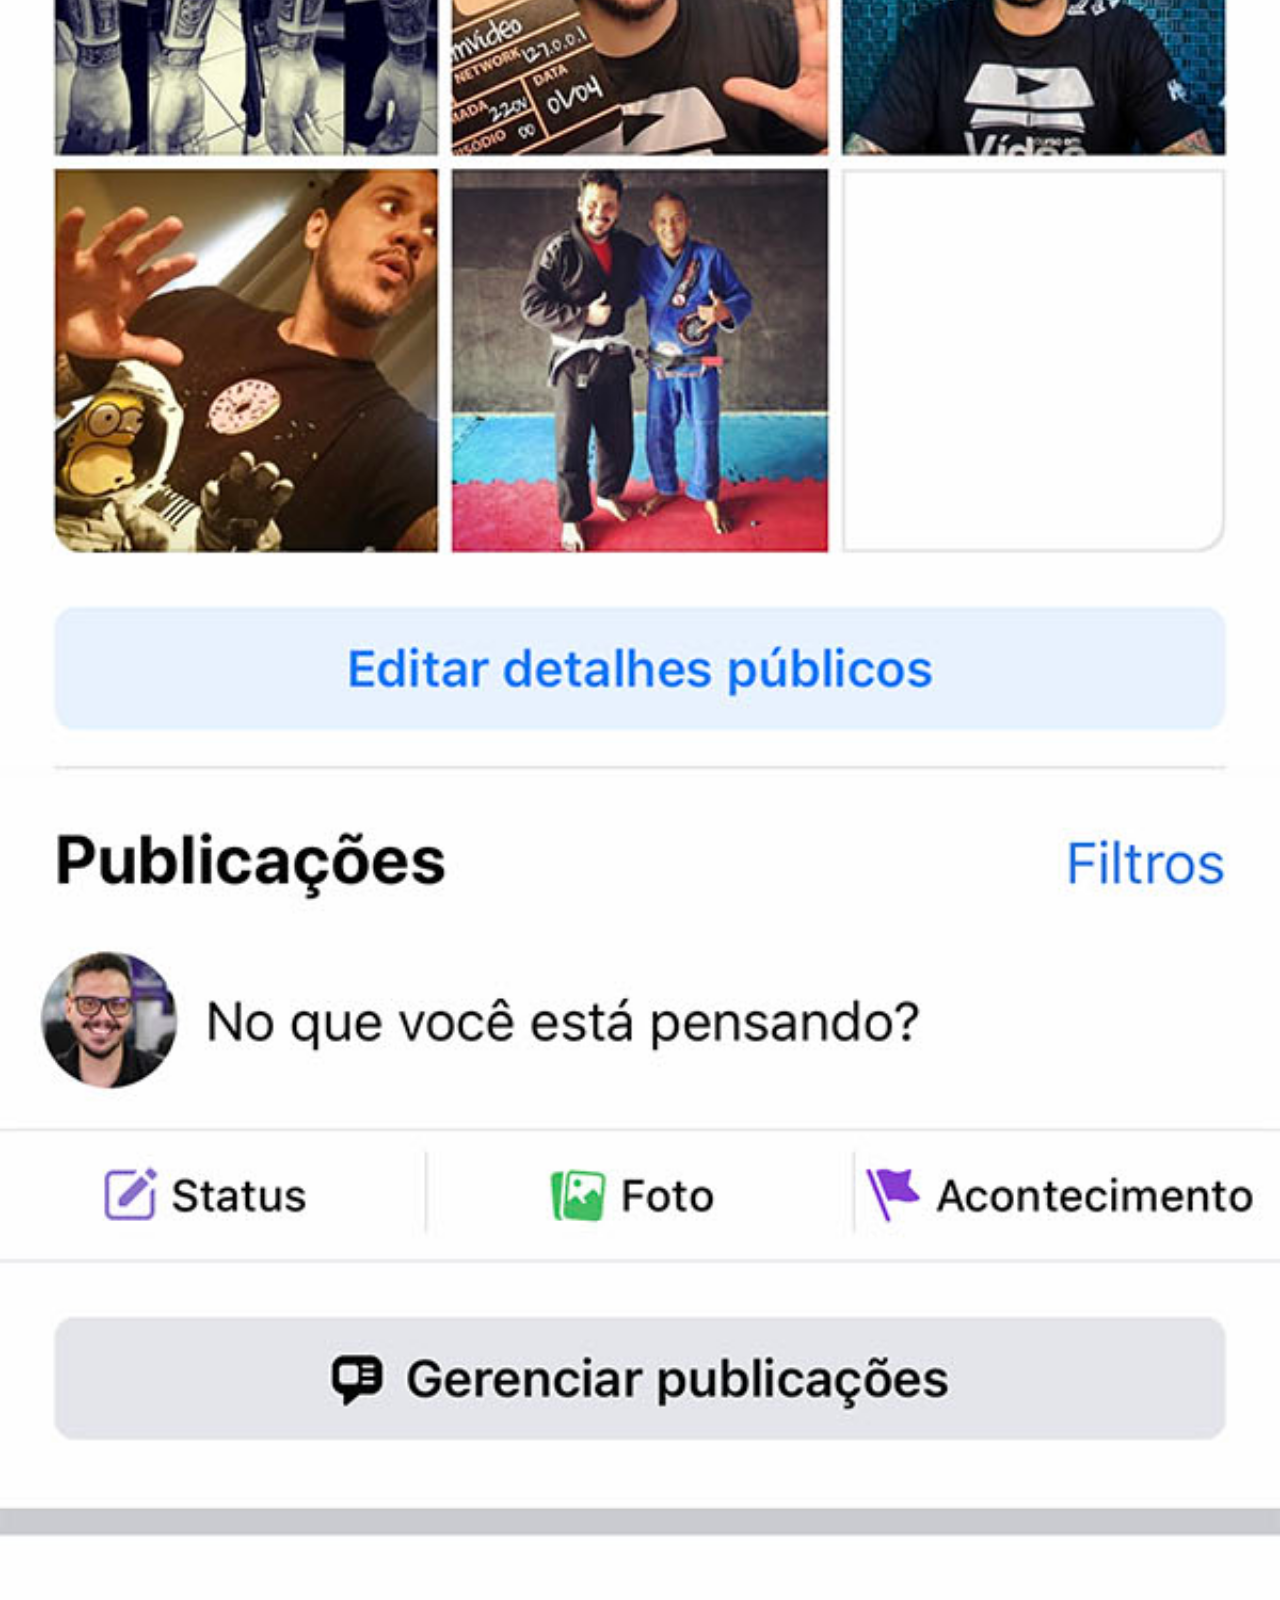
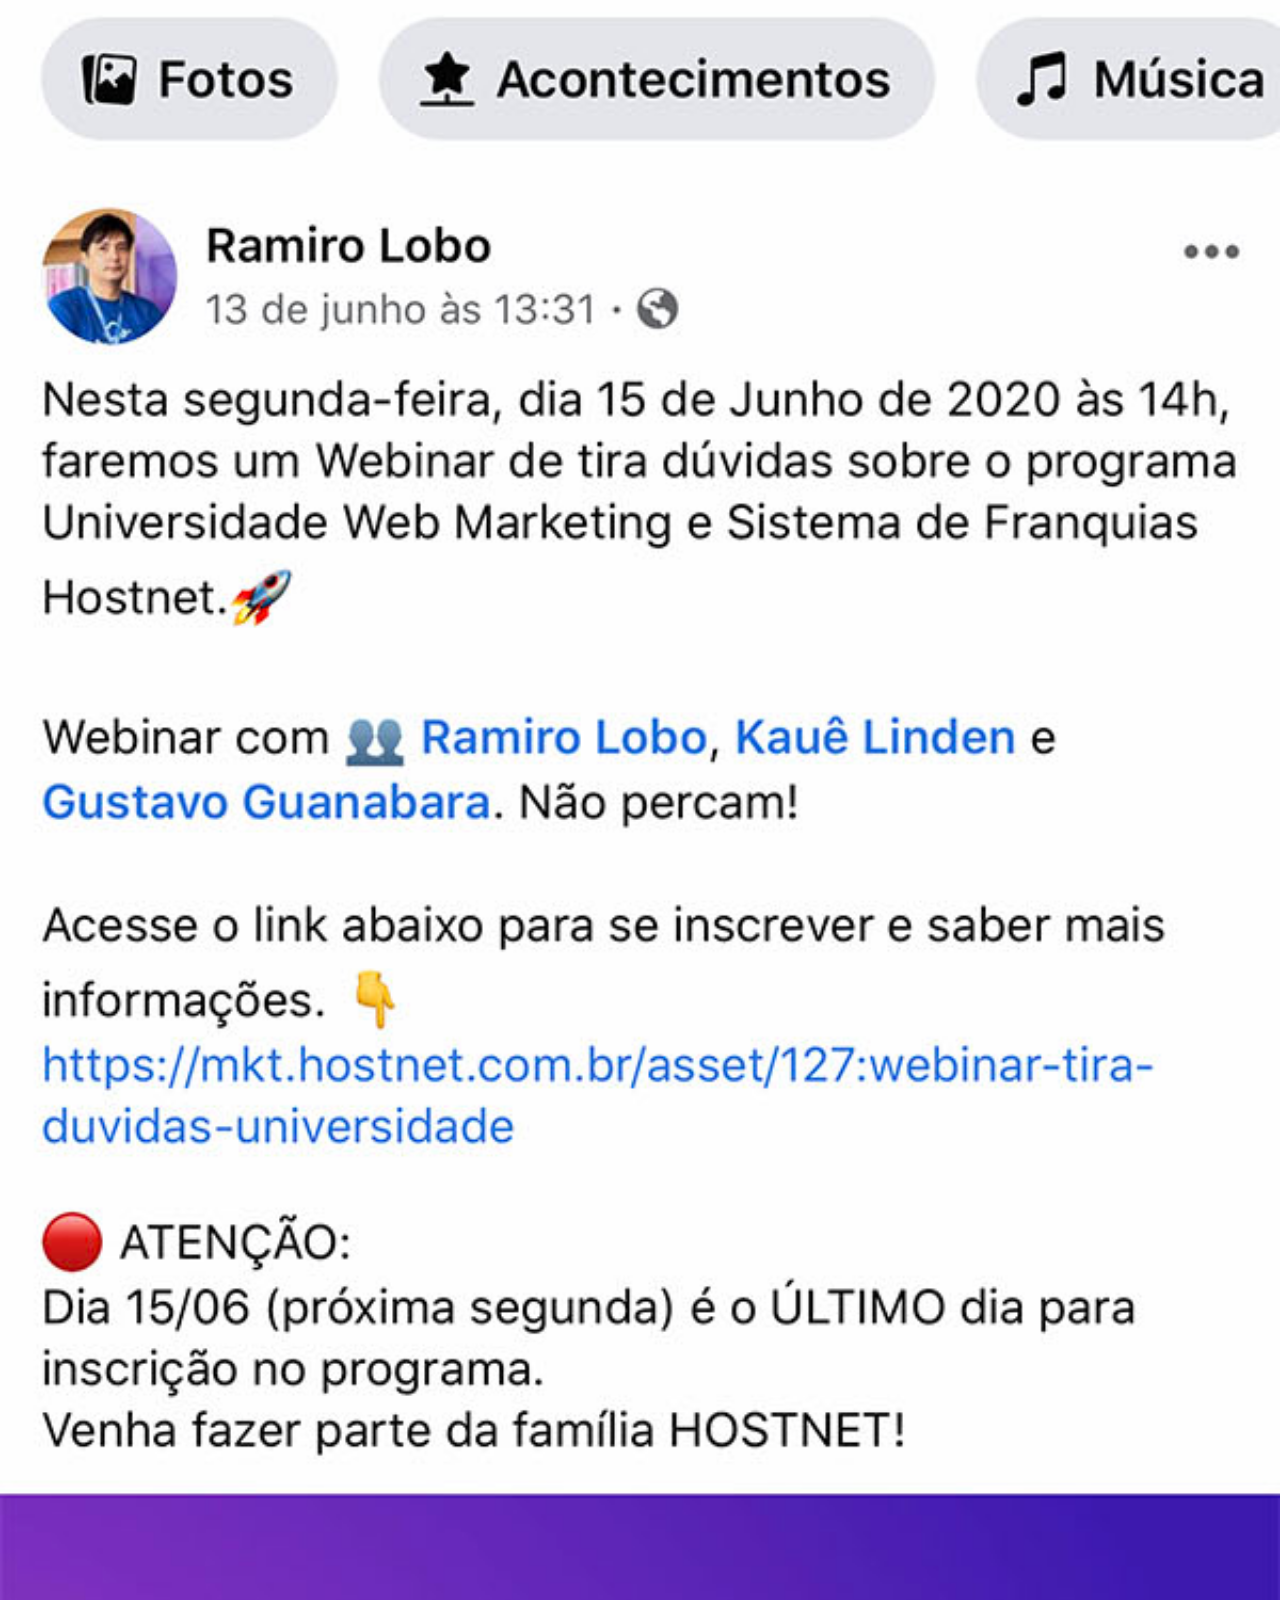
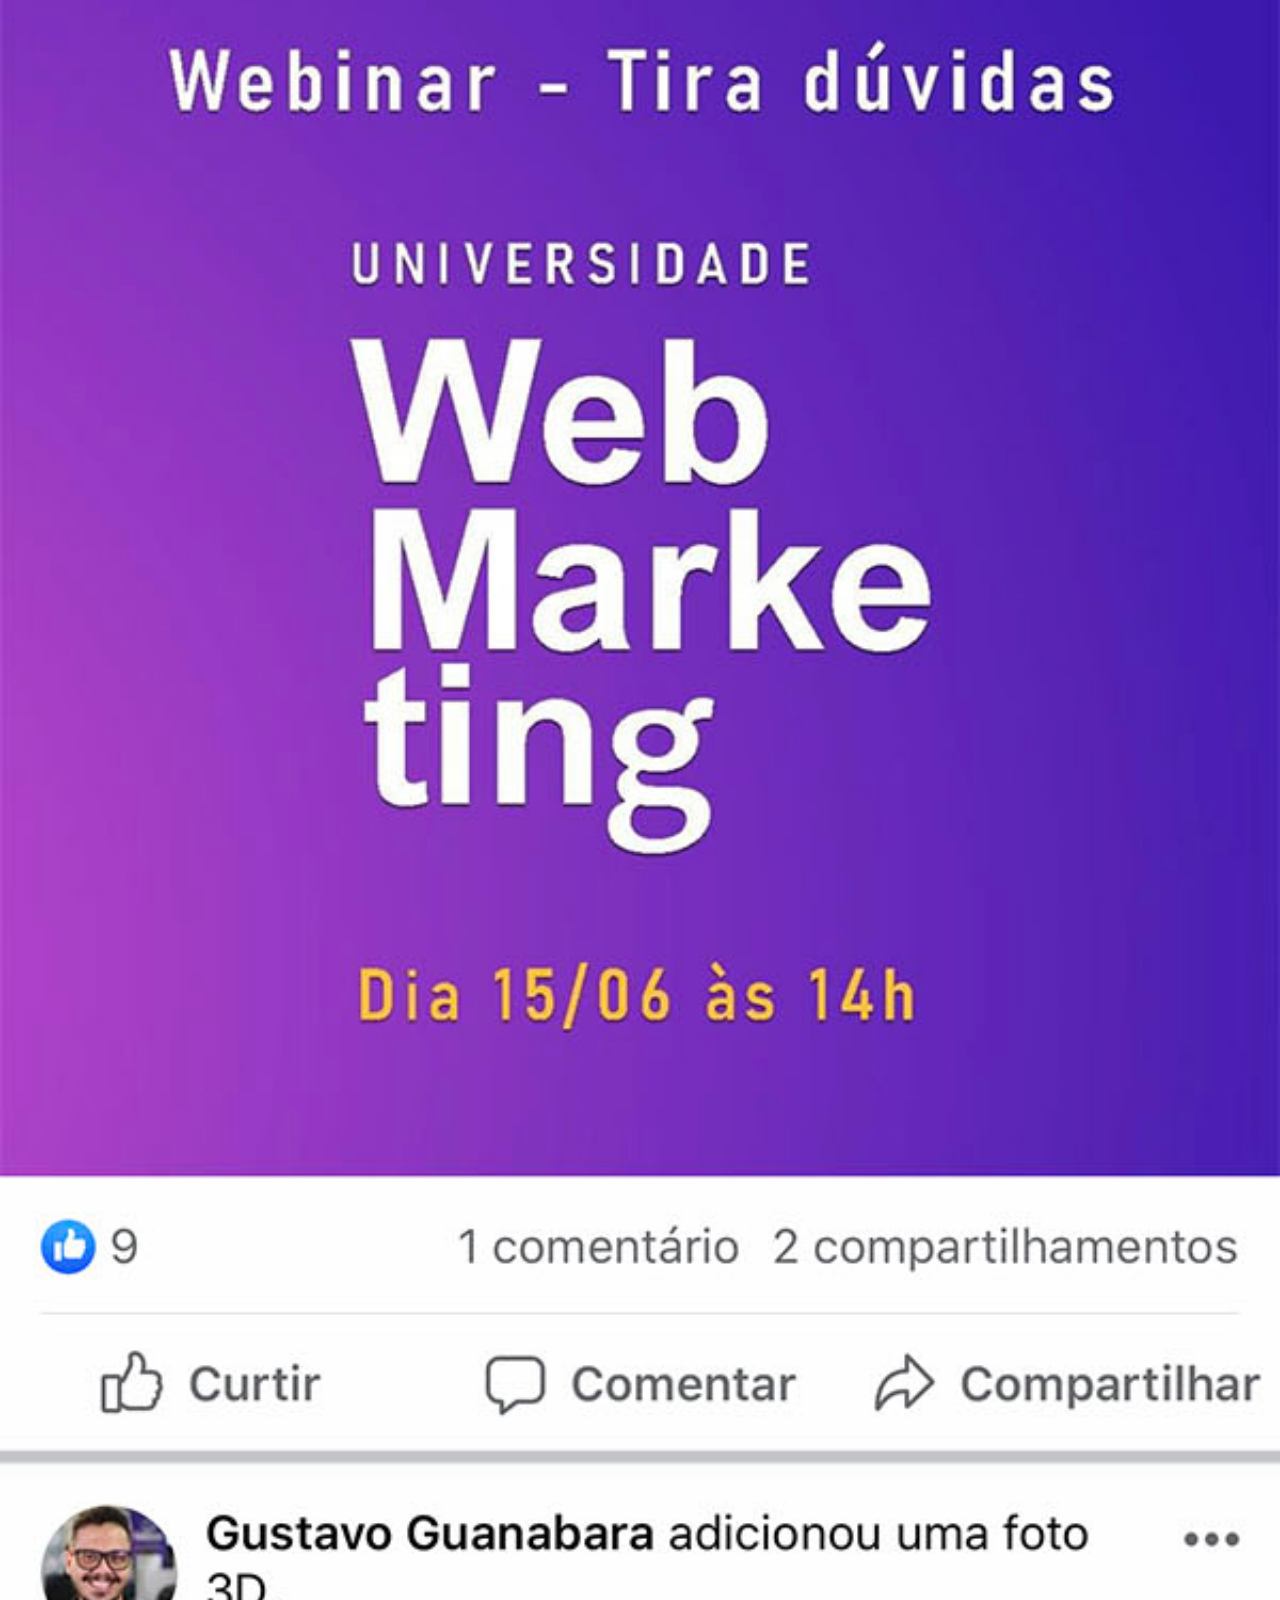
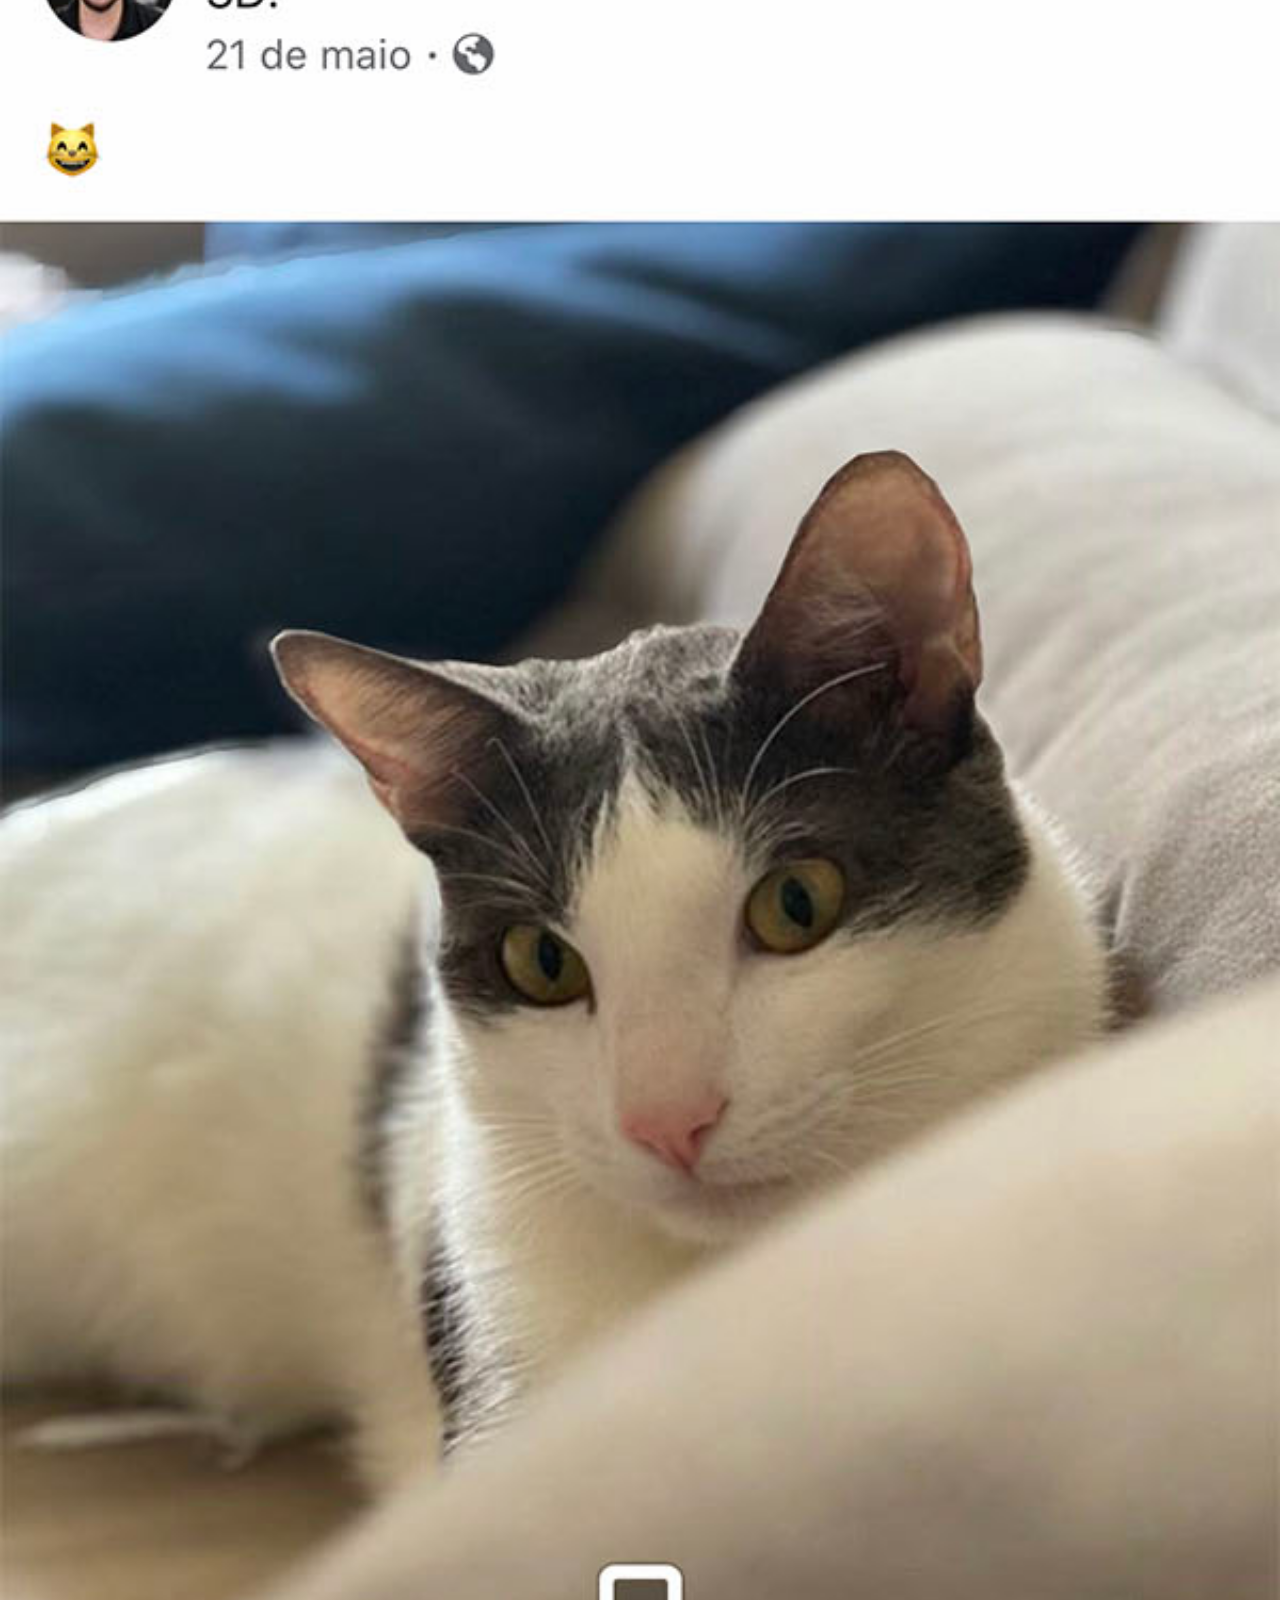
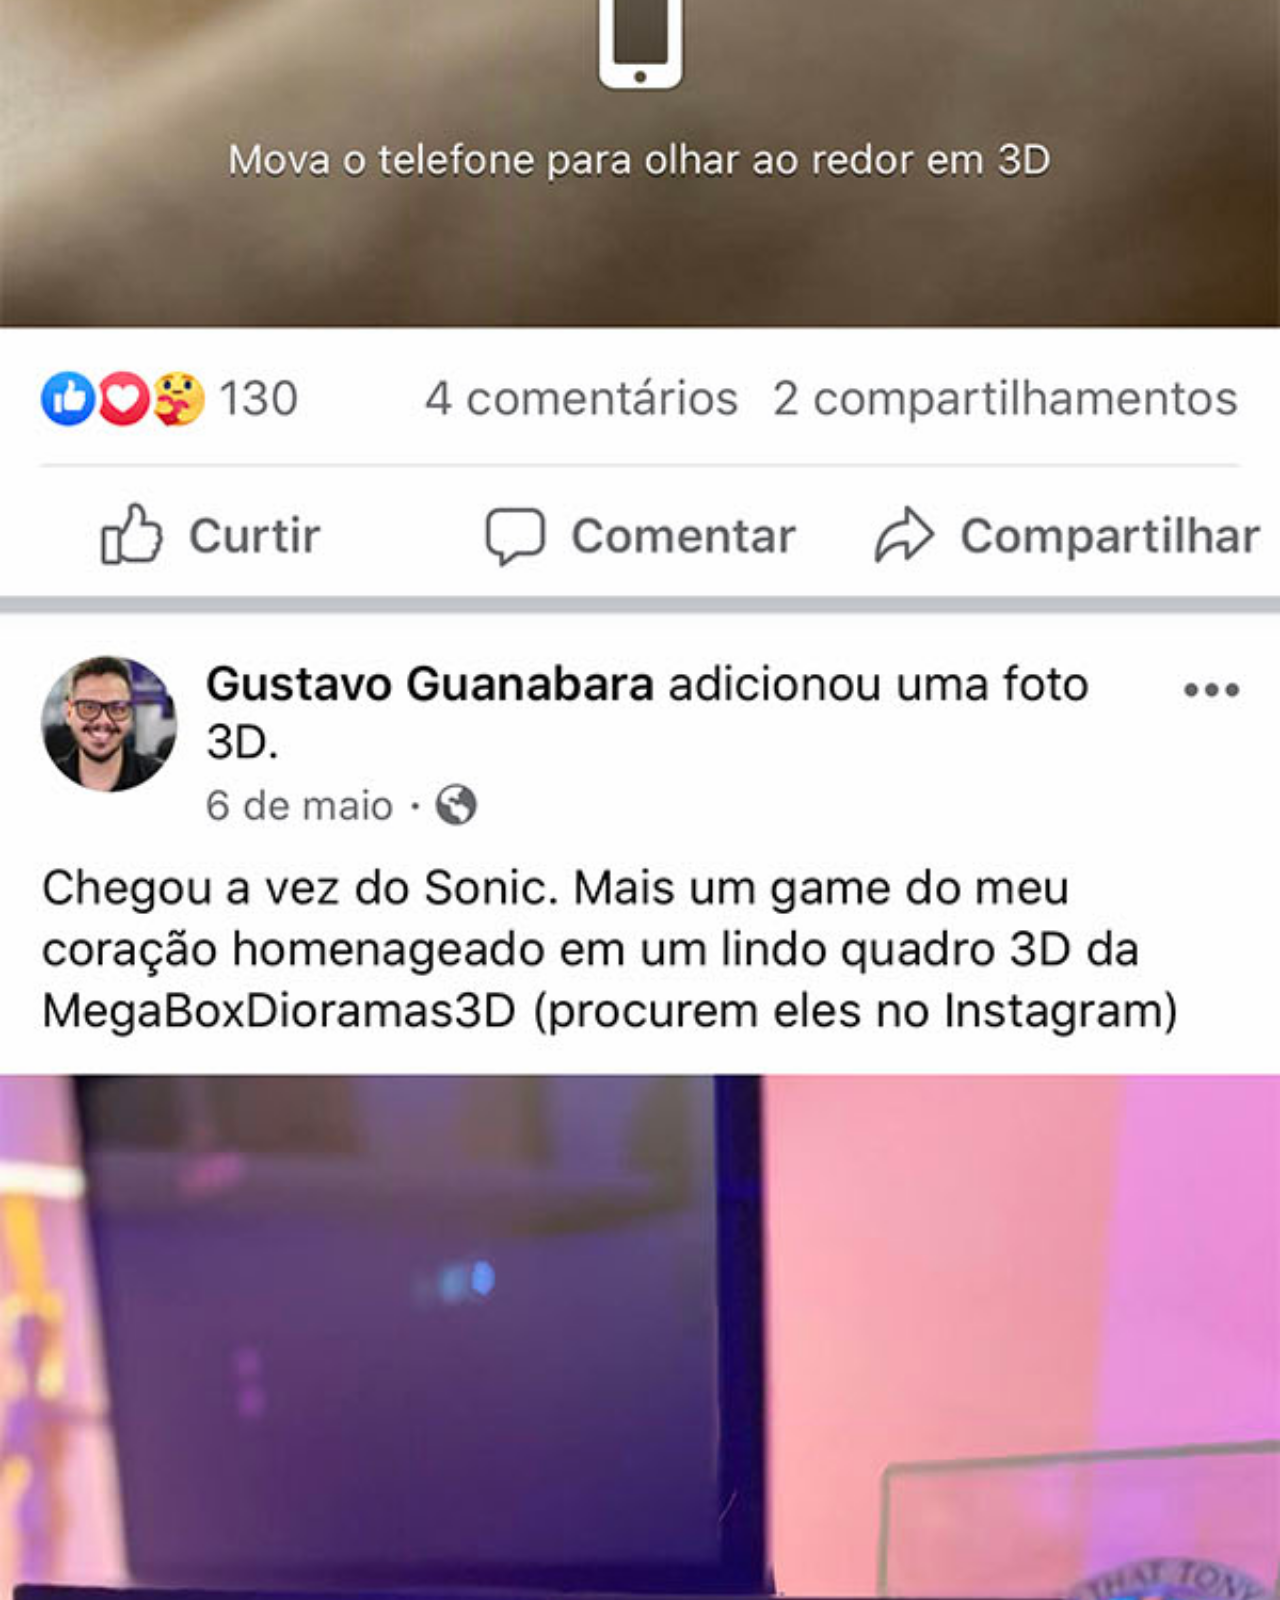
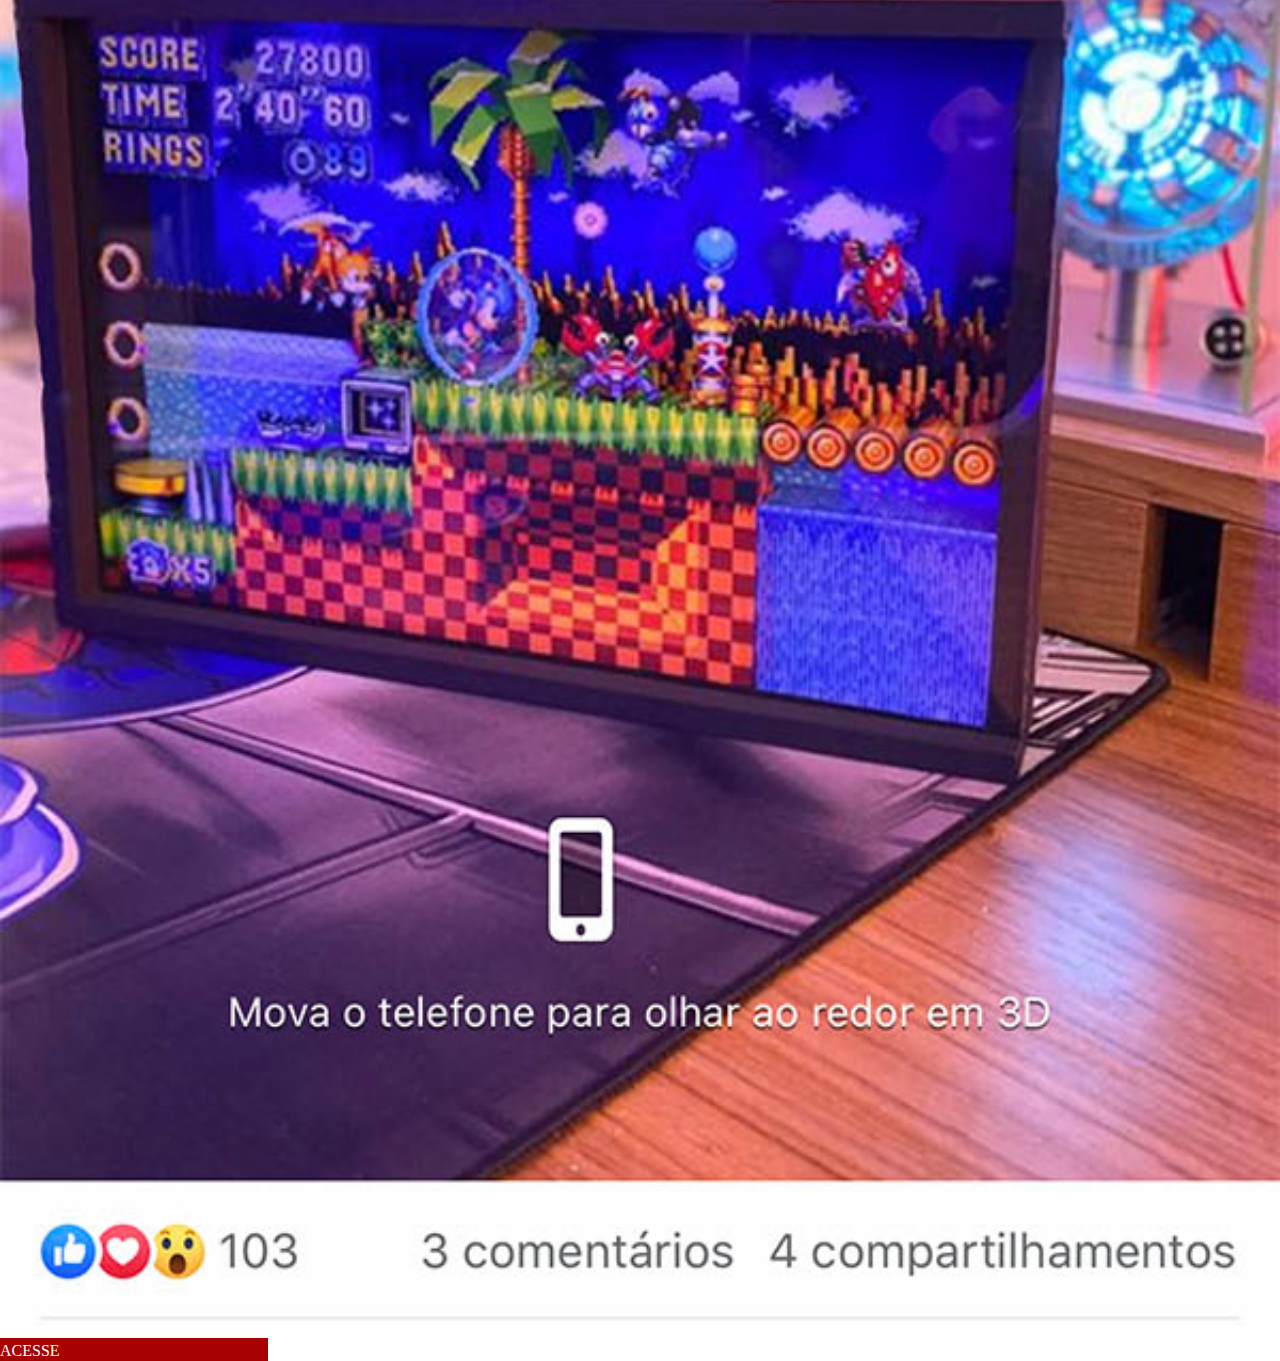
==== commit 7959e684: "." ====
--- a/facebook.html
+++ b/facebook.html
@@ -8,6 +8,6 @@
 </head>
 <body>
     <img src="imagens/tela-facebook.jpg" alt="tela-facebook">
-    <a href="">Acesse</a>
+    <p><a href="">ACESSE</a></p>
 </body>
 </html>--- a/social.css
+++ b/social.css
@@ -10,4 +10,14 @@
 
 img{
     width: 100vw;
+}
+
+a{
+    background-color: rgb(167, 1, 1);
+    color: white;
+    text-decoration: none;
+    padding-right: 208px;
+    padding-top: 4px;
+    padding-bottom: 2px;
+    position: relative;
 }